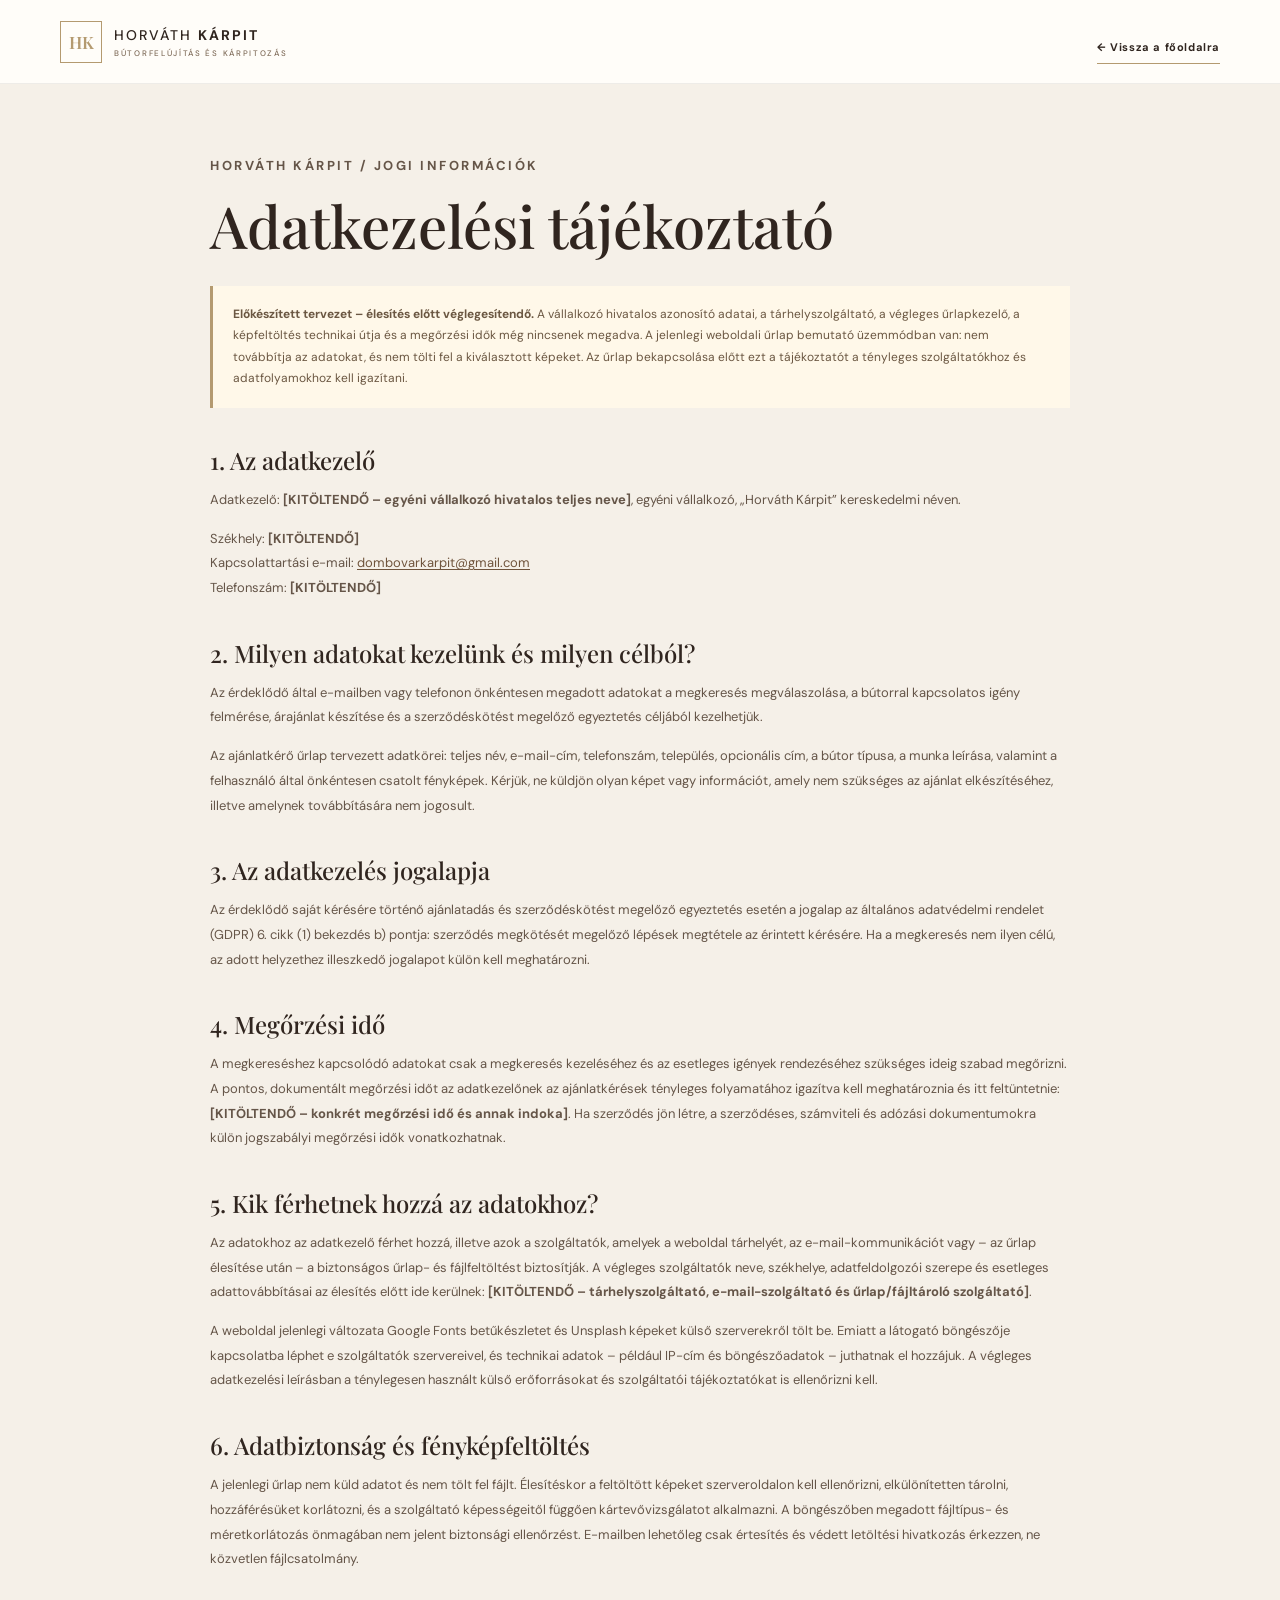
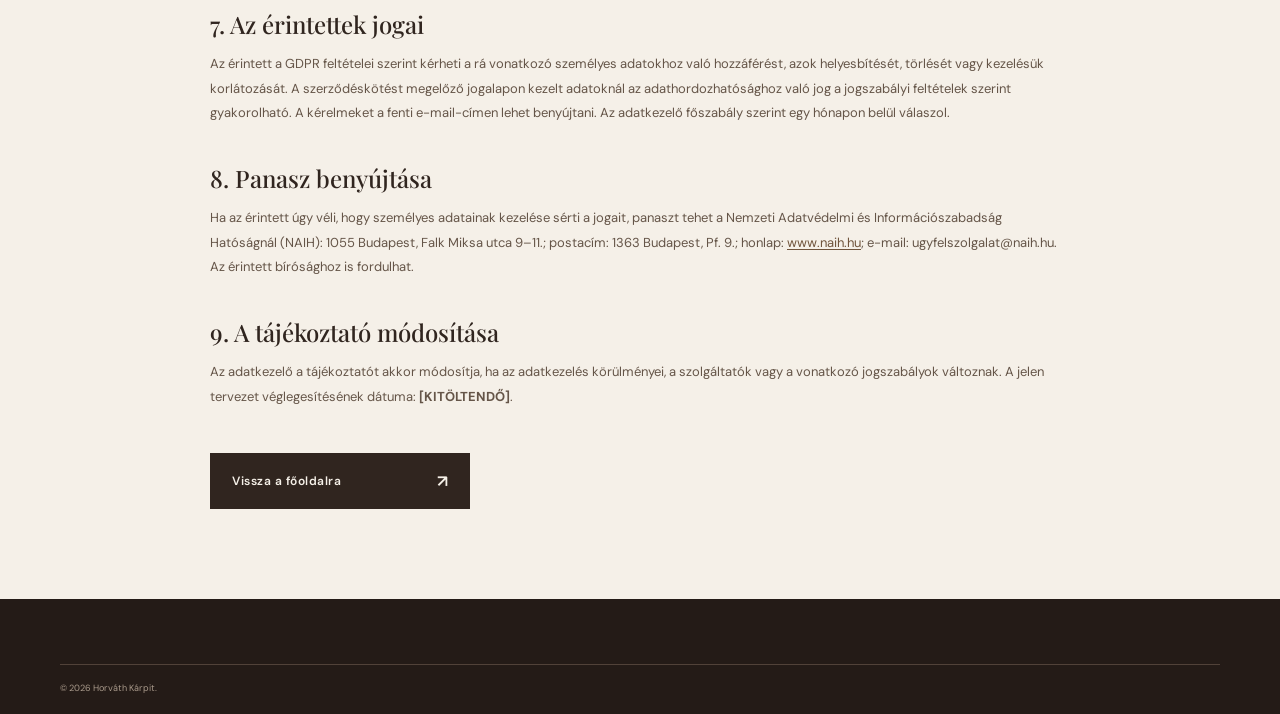
==== adatkezeles.html @ 533327bd "Add files via upload" ====
<!doctype html>
<html lang="hu">
<head>
  <meta charset="utf-8"><meta name="viewport" content="width=device-width, initial-scale=1">
  <meta name="description" content="A Horváth Kárpit adatkezelési tájékoztatója.">
  <title>Adatkezelési tájékoztató – Horváth Kárpit</title>
  <link rel="preconnect" href="https://fonts.googleapis.com"><link rel="preconnect" href="https://fonts.gstatic.com" crossorigin>
  <link href="https://fonts.googleapis.com/css2?family=DM+Sans:wght@400;500;600;700&family=Playfair+Display:wght@500;600;700&display=swap" rel="stylesheet">
  <link rel="stylesheet" href="styles.css"><link rel="icon" href="favicon.svg" type="image/svg+xml">
</head>
<body class="legal-page">
<header class="site-header"><a class="brand" href="index.html"><span class="brand-mark">HK</span><span class="brand-name">HORVÁTH <b>KÁRPIT</b><small>BÚTORFELÚJÍTÁS ÉS KÁRPITOZÁS</small></span></a><a class="text-link" href="index.html">← Vissza a főoldalra</a></header>
<main class="legal-wrap">
  <p class="eyebrow">HORVÁTH KÁRPIT / JOGI INFORMÁCIÓK</p><h1>Adatkezelési tájékoztató</h1>
  <div class="legal-alert"><b>Előkészített tervezet – élesítés előtt véglegesítendő.</b> A vállalkozó hivatalos azonosító adatai, a tárhelyszolgáltató, a végleges űrlapkezelő, a képfeltöltés technikai útja és a megőrzési idők még nincsenek megadva. A jelenlegi weboldali űrlap bemutató üzemmódban van: nem továbbítja az adatokat, és nem tölti fel a kiválasztott képeket. Az űrlap bekapcsolása előtt ezt a tájékoztatót a tényleges szolgáltatókhoz és adatfolyamokhoz kell igazítani.</div>
  <h2>1. Az adatkezelő</h2>
  <p>Adatkezelő: <b>[KITÖLTENDŐ – egyéni vállalkozó hivatalos teljes neve]</b>, egyéni vállalkozó, „Horváth Kárpit” kereskedelmi néven.</p>
  <p>Székhely: <b>[KITÖLTENDŐ]</b><br>Kapcsolattartási e-mail: <a href="mailto:dombovarkarpit@gmail.com">dombovarkarpit@gmail.com</a><br>Telefonszám: <b>[KITÖLTENDŐ]</b></p>
  <h2>2. Milyen adatokat kezelünk és milyen célból?</h2>
  <p>Az érdeklődő által e-mailben vagy telefonon önkéntesen megadott adatokat a megkeresés megválaszolása, a bútorral kapcsolatos igény felmérése, árajánlat készítése és a szerződéskötést megelőző egyeztetés céljából kezelhetjük.</p>
  <p>Az ajánlatkérő űrlap tervezett adatkörei: teljes név, e-mail-cím, telefonszám, település, opcionális cím, a bútor típusa, a munka leírása, valamint a felhasználó által önkéntesen csatolt fényképek. Kérjük, ne küldjön olyan képet vagy információt, amely nem szükséges az ajánlat elkészítéséhez, illetve amelynek továbbítására nem jogosult.</p>
  <h2>3. Az adatkezelés jogalapja</h2>
  <p>Az érdeklődő saját kérésére történő ajánlatadás és szerződéskötést megelőző egyeztetés esetén a jogalap az általános adatvédelmi rendelet (GDPR) 6. cikk (1) bekezdés b) pontja: szerződés megkötését megelőző lépések megtétele az érintett kérésére. Ha a megkeresés nem ilyen célú, az adott helyzethez illeszkedő jogalapot külön kell meghatározni.</p>
  <h2>4. Megőrzési idő</h2>
  <p>A megkereséshez kapcsolódó adatokat csak a megkeresés kezeléséhez és az esetleges igények rendezéséhez szükséges ideig szabad megőrizni. A pontos, dokumentált megőrzési időt az adatkezelőnek az ajánlatkérések tényleges folyamatához igazítva kell meghatároznia és itt feltüntetnie: <b>[KITÖLTENDŐ – konkrét megőrzési idő és annak indoka]</b>. Ha szerződés jön létre, a szerződéses, számviteli és adózási dokumentumokra külön jogszabályi megőrzési idők vonatkozhatnak.</p>
  <h2>5. Kik férhetnek hozzá az adatokhoz?</h2>
  <p>Az adatokhoz az adatkezelő férhet hozzá, illetve azok a szolgáltatók, amelyek a weboldal tárhelyét, az e-mail-kommunikációt vagy – az űrlap élesítése után – a biztonságos űrlap- és fájlfeltöltést biztosítják. A végleges szolgáltatók neve, székhelye, adatfeldolgozói szerepe és esetleges adattovábbításai az élesítés előtt ide kerülnek: <b>[KITÖLTENDŐ – tárhelyszolgáltató, e-mail-szolgáltató és űrlap/fájltároló szolgáltató]</b>.</p>
  <p>A weboldal jelenlegi változata Google Fonts betűkészletet és Unsplash képeket külső szerverekről tölt be. Emiatt a látogató böngészője kapcsolatba léphet e szolgáltatók szervereivel, és technikai adatok – például IP-cím és böngészőadatok – juthatnak el hozzájuk. A végleges adatkezelési leírásban a ténylegesen használt külső erőforrásokat és szolgáltatói tájékoztatókat is ellenőrizni kell.</p>
  <h2>6. Adatbiztonság és fényképfeltöltés</h2>
  <p>A jelenlegi űrlap nem küld adatot és nem tölt fel fájlt. Élesítéskor a feltöltött képeket szerveroldalon kell ellenőrizni, elkülönítetten tárolni, hozzáférésüket korlátozni, és a szolgáltató képességeitől függően kártevővizsgálatot alkalmazni. A böngészőben megadott fájltípus- és méretkorlátozás önmagában nem jelent biztonsági ellenőrzést. E-mailben lehetőleg csak értesítés és védett letöltési hivatkozás érkezzen, ne közvetlen fájlcsatolmány.</p>
  <h2>7. Az érintettek jogai</h2>
  <p>Az érintett a GDPR feltételei szerint kérheti a rá vonatkozó személyes adatokhoz való hozzáférést, azok helyesbítését, törlését vagy kezelésük korlátozását. A szerződéskötést megelőző jogalapon kezelt adatoknál az adathordozhatósághoz való jog a jogszabályi feltételek szerint gyakorolható. A kérelmeket a fenti e-mail-címen lehet benyújtani. Az adatkezelő főszabály szerint egy hónapon belül válaszol.</p>
  <h2>8. Panasz benyújtása</h2>
  <p>Ha az érintett úgy véli, hogy személyes adatainak kezelése sérti a jogait, panaszt tehet a Nemzeti Adatvédelmi és Információszabadság Hatóságnál (NAIH): 1055 Budapest, Falk Miksa utca 9–11.; postacím: 1363 Budapest, Pf. 9.; honlap: <a href="https://www.naih.hu/" target="_blank" rel="noopener noreferrer">www.naih.hu</a>; e-mail: ugyfelszolgalat@naih.hu. Az érintett bírósághoz is fordulhat.</p>
  <h2>9. A tájékoztató módosítása</h2>
  <p>Az adatkezelő a tájékoztatót akkor módosítja, ha az adatkezelés körülményei, a szolgáltatók vagy a vonatkozó jogszabályok változnak. A jelen tervezet véglegesítésének dátuma: <b>[KITÖLTENDŐ]</b>.</p>
  <a class="button button-dark legal-back" href="index.html">Vissza a főoldalra <span>↗</span></a>
</main>
<footer class="footer"><div class="wrap copyright">© <span id="year"></span> Horváth Kárpit.</div></footer><script>document.getElementById('year').textContent=new Date().getFullYear();</script>
</body></html>
---- styles.css ----
:root{--ink:#30251f;--brown:#604936;--muted:#806d5b;--sand:#d7c5aa;--gold:#b49a70;--cream:#f5f0e8;--white:#fffdf9;--line:#dfd5c8}
*{box-sizing:border-box}html{scroll-behavior:smooth;scroll-padding-top:90px}body{margin:0;background:var(--white);color:var(--ink);font-family:"DM Sans",sans-serif}a{color:inherit;text-decoration:none}.wrap{width:min(1160px,calc(100% - 48px));margin:auto}.site-header{height:84px;padding:0 max(24px,calc((100vw - 1160px)/2));display:flex;align-items:center;justify-content:space-between;background:var(--white);position:sticky;top:0;z-index:10;border-bottom:1px solid rgba(48,37,31,.08)}.brand{display:flex;align-items:center;gap:12px}.brand-mark{width:42px;height:42px;border:1px solid var(--gold);color:var(--gold);display:grid;place-items:center;font:600 17px "Playfair Display",serif}.brand-name{font-size:14px;letter-spacing:2px;font-weight:500}.brand-name b{font-weight:700}.brand-name small{display:block;font-size:8px;letter-spacing:1.7px;color:var(--muted);margin-top:4px}.nav{display:flex;align-items:center;gap:34px;font-size:12px;letter-spacing:.4px}.nav a{transition:color .2s}.nav a:hover,.text-link:hover{color:var(--gold)}.nav .nav-cta{background:var(--ink);color:var(--cream);padding:13px 19px}.menu-toggle{display:none;background:none;border:0;color:var(--ink);font-size:24px}
.hero{height:650px;min-height:570px;position:relative;display:flex;align-items:center;background:#57483c;overflow:hidden}.hero-image{position:absolute;inset:0;background:url("https://images.unsplash.com/photo-1598300056393-4aac492f4344?auto=format&fit=crop&w=2000&q=85") center 55%/cover}.hero-shade{position:absolute;inset:0;background:linear-gradient(90deg,rgba(34,26,21,.82),rgba(34,26,21,.48) 48%,rgba(34,26,21,.06))}.hero-content{position:relative;color:var(--white);padding-top:20px}.eyebrow{font-size:10px;letter-spacing:2.5px;font-weight:700;color:var(--gold);margin:0 0 22px}.hero h1,.contact h2,.intro h2,.section-heading h2,.quote-inner h2{font:500 clamp(42px,6vw,76px)/1.08 "Playfair Display",serif;letter-spacing:-1.5px;margin:0 0 22px}.hero h1 em,.intro h2 em,.section-heading h2 em,.quote-inner h2 em,.contact h2 em{color:var(--sand);font-weight:500}.hero-lead{font-size:15px;line-height:1.8;color:#eee4d8;max-width:470px;margin:0 0 34px}.button{display:inline-flex;align-items:center;justify-content:space-between;gap:28px;padding:17px 22px;border:0;font:600 12px "DM Sans",sans-serif;letter-spacing:.5px;cursor:pointer;transition:transform .2s,background .2s}.button:hover{transform:translateY(-2px)}.button span{font-size:17px}.button-gold{background:var(--gold);color:var(--ink)}.hero-note{position:absolute;right:max(24px,calc((100vw - 1160px)/2));bottom:34px;color:#eee4d8;font-size:9px;letter-spacing:2px}.hero-note i{color:var(--gold);font-style:normal;margin:0 8px}
.section{padding-top:112px;padding-bottom:112px}.intro{display:grid;grid-template-columns:.65fr 1.25fr .9fr;gap:55px;align-items:center}.intro-label{align-self:start;color:var(--muted);font-size:10px;letter-spacing:2px}.intro-label span{display:block;font:24px "Playfair Display",serif;color:var(--gold);margin-bottom:12px}.intro h2,.contact h2{font-size:clamp(38px,4.5vw,56px);margin-bottom:24px}.intro h2 em,.contact h2 em{color:var(--brown)}.body-copy{color:var(--muted);font-size:13px;line-height:1.9}.intro-copy .body-copy{max-width:490px}.text-link{display:inline-flex;gap:24px;align-items:center;margin-top:20px;font-size:11px;font-weight:700;letter-spacing:.6px;border-bottom:1px solid var(--gold);padding-bottom:9px}.text-link span{color:var(--gold);font-size:18px}.intro-photo{height:390px;background:url("https://images.unsplash.com/photo-1505693416388-ac5ce068fe85?auto=format&fit=crop&w=900&q=80") center/cover}
.services{background:var(--cream)}.section-heading{display:flex;justify-content:space-between;align-items:end;gap:30px;margin-bottom:48px}.section-heading h2{font-size:clamp(38px,4.5vw,56px);margin:0}.section-heading .body-copy{max-width:300px;margin-bottom:5px}.service-grid{display:grid;grid-template-columns:repeat(3,1fr);gap:24px}.service-card{background:var(--white)}.service-photo{height:255px;background-size:cover;background-position:center}.service-one{background-image:url("https://images.unsplash.com/photo-1567538096630-e0c55bd6374c?auto=format&fit=crop&w=900&q=80")}.service-two{background-image:url("https://images.unsplash.com/photo-1555041469-a586c61ea9bc?auto=format&fit=crop&w=900&q=80")}.service-three{background-image:url("https://images.unsplash.com/photo-1503602642458-232111445657?auto=format&fit=crop&w=900&q=80")}.service-info{padding:26px 27px 30px}.service-info>span{font:18px "Playfair Display",serif;color:var(--gold)}.service-info h3{font:500 22px "Playfair Display",serif;margin:13px 0 10px}.service-info p{font-size:12px;line-height:1.8;color:var(--muted);margin:0}
.gallery-grid{display:grid;grid-template-columns:1.2fr 1fr 1fr;gap:18px}.gallery-image{height:300px;background-size:cover;background-position:center}.gallery-one{background-image:url("https://images.unsplash.com/photo-1598300056393-4aac492f4344?auto=format&fit=crop&w=900&q=80")}.gallery-two{background-image:url("https://images.unsplash.com/photo-1555041469-a586c61ea9bc?auto=format&fit=crop&w=900&q=80")}.gallery-three{background-image:url("https://images.unsplash.com/photo-1503602642458-232111445657?auto=format&fit=crop&w=900&q=80")}.gallery-caption{font-size:10px;color:#998a7c;margin-top:14px}
.quote-band{background:var(--ink);color:var(--white);padding:90px 0}.quote-inner{text-align:center}.quote-inner .eyebrow{margin-bottom:20px}.quote-inner h2{font-size:clamp(42px,5vw,64px);margin-bottom:20px}.quote-inner p:not(.eyebrow){font-size:13px;color:#d1c4b6;line-height:1.8;margin:0 auto 28px;max-width:480px}.button-light{background:var(--cream);color:var(--ink)}
.contact{display:grid;grid-template-columns:.8fr 1.2fr;gap:90px}.contact h2{font-size:clamp(38px,4vw,54px)}.contact-intro>.body-copy{max-width:390px}.service-area{display:flex;gap:14px;align-items:center;margin-top:36px}.pin{width:42px;height:42px;border:1px solid var(--gold);display:grid;place-items:center;color:var(--gold);font-size:23px}.service-area b{font-size:12px}.service-area p{font-size:12px;color:var(--muted);margin:5px 0 0}.contact-placeholder{font-size:11px;color:#9a8c7f;margin-top:32px;border-top:1px solid var(--line);padding-top:20px}
.quote-form{background:var(--cream);padding:36px}.form-title{display:flex;justify-content:space-between;align-items:center;padding-bottom:22px;border-bottom:1px solid var(--line);margin-bottom:24px;font-size:10px;font-weight:700;letter-spacing:1.7px}.form-title small{font-size:10px;letter-spacing:0;color:var(--muted);font-weight:400}.form-row{display:grid;grid-template-columns:1fr 1fr;gap:16px}.quote-form label{display:block;font-size:11px;font-weight:600;margin-bottom:17px}.quote-form input:not([type=checkbox]):not([type=file]),.quote-form select,.quote-form textarea{width:100%;display:block;margin-top:8px;border:1px solid #d8cbbb;background:var(--white);padding:13px 14px;font:12px "DM Sans",sans-serif;color:var(--ink);border-radius:0;outline:none}.quote-form input:focus,.quote-form select:focus,.quote-form textarea:focus{border-color:var(--gold)}.quote-form textarea{resize:vertical}.upload-box{display:flex!important;gap:14px;align-items:center;padding:17px;border:1px dashed #bca98f;background:rgba(255,255,255,.45);cursor:pointer}.upload-icon{width:36px;height:36px;background:var(--ink);color:var(--cream);display:grid;place-items:center;font-size:23px;font-weight:300}.upload-box b,.upload-box small{display:block}.upload-box small{font-weight:400;color:var(--muted);margin-top:5px}.upload-box input{max-width:180px;font-size:10px}.file-list{font-size:10px;color:var(--muted);margin:-8px 0 18px}.consent{display:flex!important;gap:9px;align-items:flex-start;font-weight:400!important;color:var(--muted);line-height:1.5}.consent input{margin:1px 0 0;accent-color:var(--brown)}.button-dark{width:100%;background:var(--ink);color:var(--cream)}.form-note{font-size:10px;line-height:1.6;color:#887a6d;margin:14px 0 0}.form-status{font-size:12px;color:var(--brown);margin-bottom:0}
.footer{background:#241b17;color:var(--cream);padding:35px 0 20px}.footer-inner{display:flex;justify-content:space-between;align-items:center;gap:20px}.brand-footer .brand-name{color:var(--cream)}.brand-footer .brand-name small{color:#b8a795}.footer-inner>p,.back-top{font-size:11px;color:#c8b9a8}.back-top:hover{color:var(--gold)}.copyright{border-top:1px solid #514239;margin-top:30px;padding-top:17px;font-size:9px;color:#a99a8b}
@media(max-width:850px){.intro{grid-template-columns:.35fr 1fr;gap:28px}.intro-photo{grid-column:2;height:300px}.contact{gap:40px}.nav{gap:18px}.service-photo{height:210px}}
@media(max-width:650px){.wrap{width:min(100% - 36px,500px)}.site-header{height:72px;padding:0 18px}.menu-toggle{display:block}.nav{display:none;position:absolute;top:72px;left:0;right:0;background:var(--white);padding:18px;box-shadow:0 12px 20px #00000012;flex-direction:column;align-items:stretch;gap:0}.nav.open{display:flex}.nav a{padding:14px 8px}.nav .nav-cta{text-align:center;margin-top:8px}.hero{height:590px;min-height:0}.hero-image{background-position:58% center}.hero-shade{background:linear-gradient(90deg,rgba(34,26,21,.83),rgba(34,26,21,.45))}.hero-content{padding-top:0}.hero h1{font-size:53px}.hero-lead{font-size:13px;max-width:340px}.hero-note{left:18px;right:auto;font-size:8px;bottom:22px}.section{padding-top:75px;padding-bottom:75px}.intro{display:block}.intro-label{margin-bottom:28px}.intro h2,.contact h2{font-size:42px}.intro-photo{height:280px;margin-top:35px}.section-heading{display:block;margin-bottom:30px}.section-heading .body-copy{margin-top:18px}.service-grid{grid-template-columns:1fr;gap:18px}.service-photo{height:250px}.gallery-grid{grid-template-columns:1fr 1fr;gap:12px}.gallery-image{height:210px}.gallery-image:first-child{grid-column:span 2;height:250px}.quote-band{padding:72px 0}.quote-inner h2{font-size:45px}.contact{grid-template-columns:1fr;gap:38px}.quote-form{padding:23px 18px}.form-row{grid-template-columns:1fr;gap:0}.upload-box{flex-wrap:wrap}.upload-box input{max-width:100%}.footer-inner{align-items:flex-start;flex-direction:column}.footer-inner>p{margin:0}.copyright{margin-top:24px}}

.upload-security{font-size:10px;line-height:1.6;color:#887a6d;margin:-8px 0 18px}.file-list-error{color:#9b3328;font-weight:600}


/* Referenciaoldal és a további képek gombja */
.gallery-more-wrap{display:flex;justify-content:center;margin-top:30px}.gallery-more-wrap .button{min-width:190px}
.reference-page{min-height:100vh;background:var(--cream)}.reference-hero{background:var(--ink);color:var(--white);padding:76px 0 68px;text-align:center}.reference-hero h1{font:500 clamp(40px,5vw,64px)/1.1 "Playfair Display",serif;margin:0 0 18px}.reference-hero h1 em{color:var(--sand)}.reference-hero p{max-width:650px;margin:0 auto;color:#d1c4b6;font-size:13px;line-height:1.8}.reference-content{padding-top:64px;padding-bottom:90px}.reference-notice{background:#fffdf9;border-left:3px solid var(--gold);padding:17px 20px;color:var(--muted);font-size:12px;line-height:1.7;margin-bottom:36px}.before-after-grid{display:grid;grid-template-columns:repeat(2,minmax(0,1fr));gap:28px}.before-after-card{background:var(--white);box-shadow:0 8px 28px #30251f0b}.before-after-card h2{font:500 24px "Playfair Display",serif;margin:0;padding:22px 22px 5px}.before-after-card>p{font-size:11px;color:var(--muted);padding:0 22px;margin:0 0 18px;line-height:1.6}.comparison{display:grid;grid-template-columns:1fr 1fr;gap:2px;background:var(--white)}.comparison-panel{position:relative;min-width:0}.comparison-panel img{display:block;width:100%;height:260px;object-fit:cover}.comparison-label{position:absolute;left:12px;top:12px;background:rgba(36,27,23,.88);color:#fffdf9;padding:8px 11px;font-size:9px;letter-spacing:1.5px;font-weight:700}.comparison-label.after{background:var(--gold);color:var(--ink)}.reference-footer{display:flex;justify-content:center;margin-top:42px}
@media(max-width:650px){.gallery-more-wrap{justify-content:flex-start}.reference-hero{padding:58px 0}.reference-content{padding-top:40px;padding-bottom:60px}.before-after-grid{grid-template-columns:1fr;gap:20px}.comparison-panel img{height:210px}.before-after-card h2{font-size:22px}}


/* Jogi tájékoztató oldalak */
.footer-legal{display:flex;gap:24px;flex-wrap:wrap;margin-top:24px;font-size:11px;color:#d5c8b9}.footer-legal a:hover{color:var(--gold);text-decoration:underline}.consent a{color:var(--brown);text-decoration:underline;text-underline-offset:2px}.legal-page{background:var(--cream);min-height:100vh}.legal-wrap{width:min(860px,calc(100% - 40px));margin:0 auto;padding:70px 0 90px}.legal-wrap h1{font:500 clamp(38px,5vw,58px)/1.12 "Playfair Display",serif;margin:0 0 28px;color:var(--ink)}.legal-wrap h2{font:500 24px "Playfair Display",serif;margin:36px 0 12px;color:var(--ink)}.legal-wrap p{font-size:13px;line-height:1.9;color:#655548;margin:0 0 14px}.legal-wrap a:not(.button){color:#70543c;text-decoration:underline;text-underline-offset:2px}.legal-alert{padding:18px 20px;background:#fff8e9;border-left:3px solid #b49a70;color:#6b5742;font-size:12px;line-height:1.8;margin:0 0 30px}.legal-data{display:grid;grid-template-columns:210px 1fr;gap:0 20px;margin:0}.legal-data dt,.legal-data dd{padding:12px 0;border-bottom:1px solid var(--line);font-size:12px;line-height:1.7}.legal-data dt{font-weight:700;color:var(--ink)}.legal-data dd{margin:0;color:#655548}.legal-small{font-size:10px!important;color:#8c7c6c!important;margin-top:30px!important}.legal-back{margin-top:30px;max-width:260px}
@media(max-width:650px){.footer-legal{gap:12px 20px}.legal-wrap{padding:48px 0 65px}.legal-data{grid-template-columns:1fr;gap:0}.legal-data dt{padding-bottom:0;border-bottom:0}.legal-data dd{padding-top:3px}.legal-wrap h2{font-size:21px}}
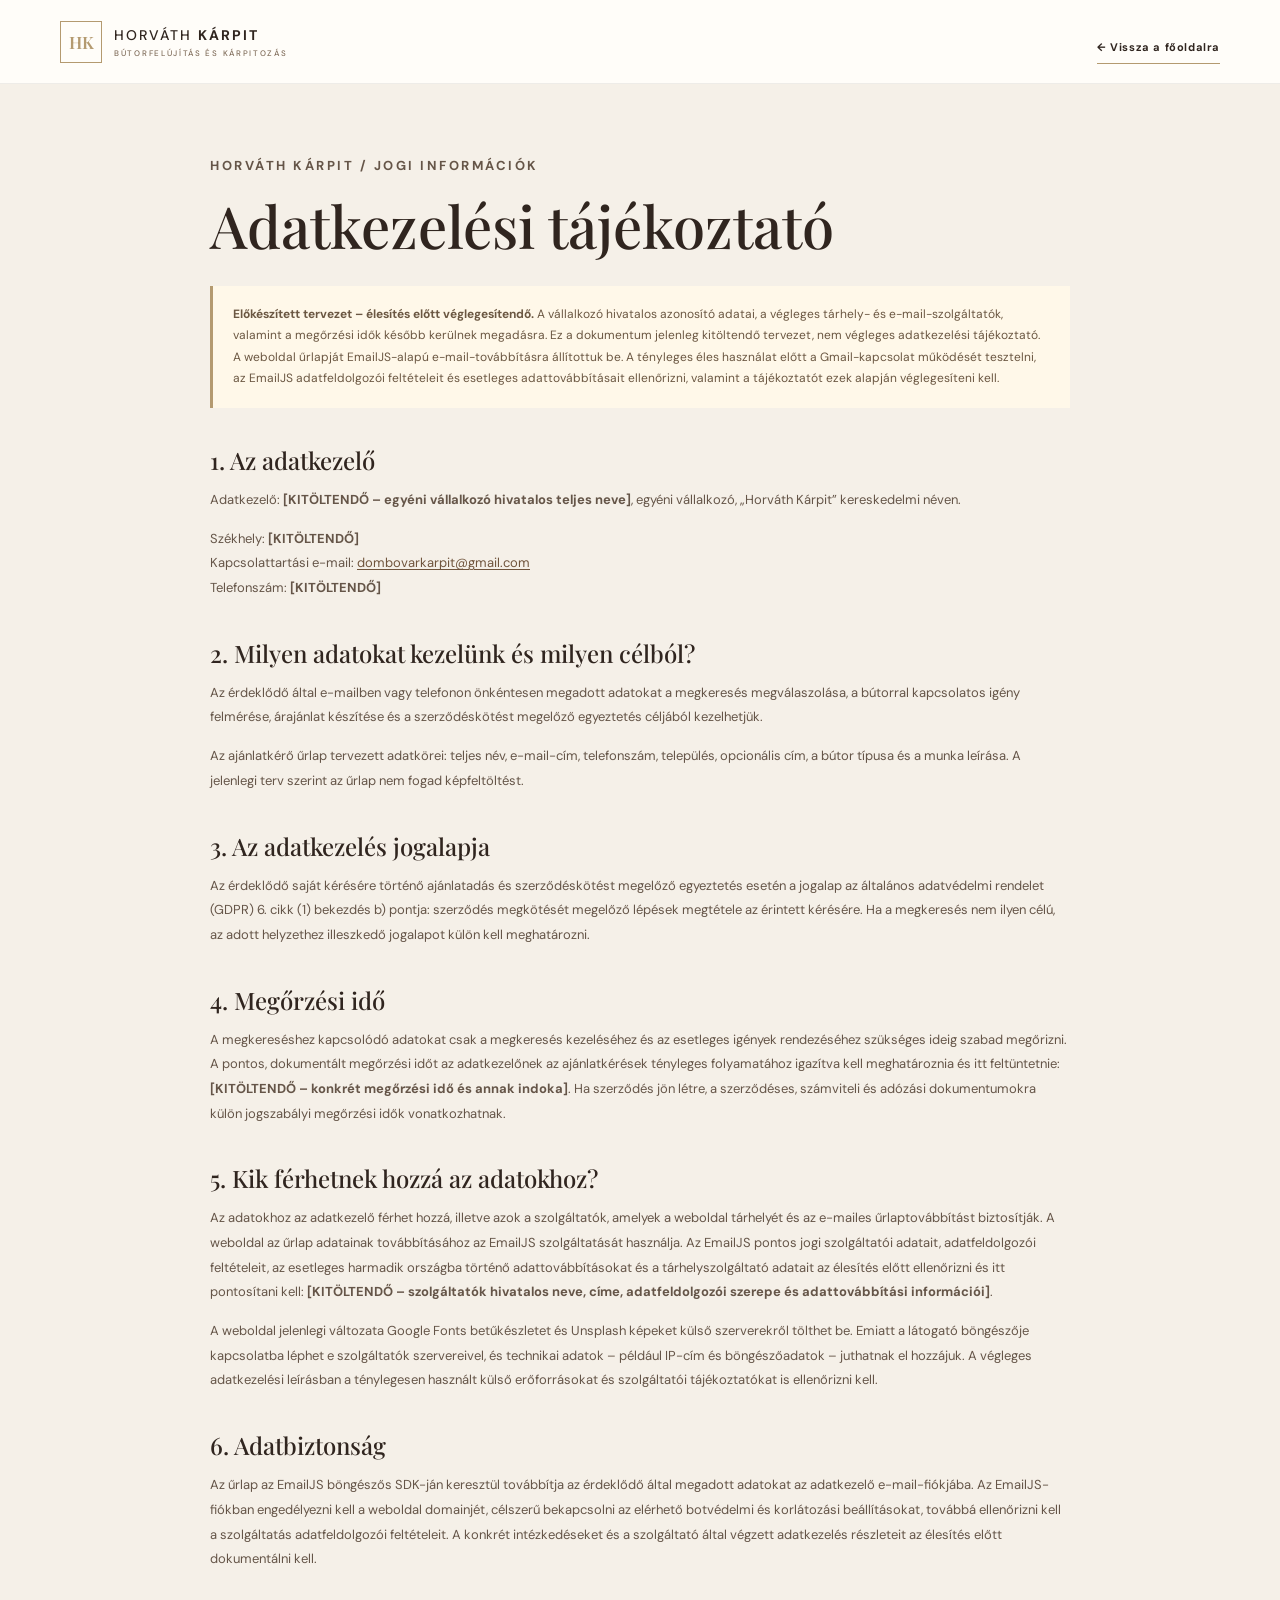
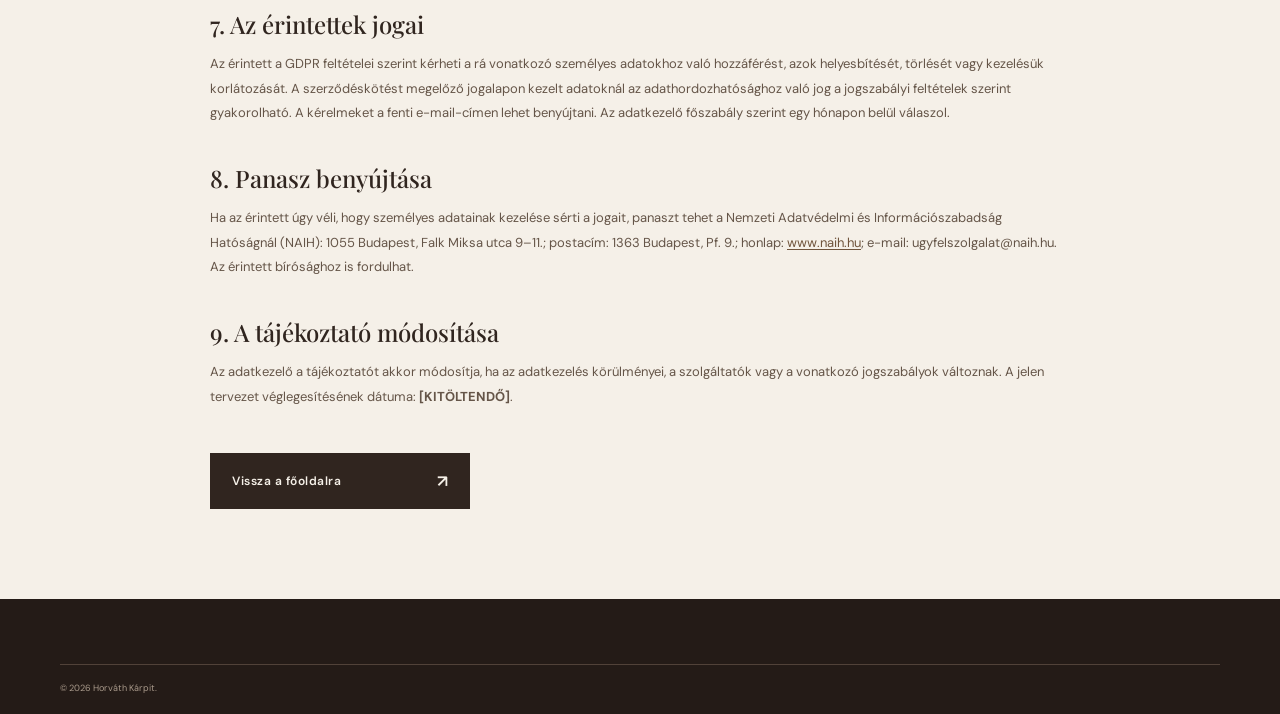
==== commit 9aee036e: "Add files via upload" ====
--- a/adatkezeles.html
+++ b/adatkezeles.html
@@ -12,22 +12,22 @@
 <header class="site-header"><a class="brand" href="index.html"><span class="brand-mark">HK</span><span class="brand-name">HORVÁTH <b>KÁRPIT</b><small>BÚTORFELÚJÍTÁS ÉS KÁRPITOZÁS</small></span></a><a class="text-link" href="index.html">← Vissza a főoldalra</a></header>
 <main class="legal-wrap">
   <p class="eyebrow">HORVÁTH KÁRPIT / JOGI INFORMÁCIÓK</p><h1>Adatkezelési tájékoztató</h1>
-  <div class="legal-alert"><b>Előkészített tervezet – élesítés előtt véglegesítendő.</b> A vállalkozó hivatalos azonosító adatai, a tárhelyszolgáltató, a végleges űrlapkezelő, a képfeltöltés technikai útja és a megőrzési idők még nincsenek megadva. A jelenlegi weboldali űrlap bemutató üzemmódban van: nem továbbítja az adatokat, és nem tölti fel a kiválasztott képeket. Az űrlap bekapcsolása előtt ezt a tájékoztatót a tényleges szolgáltatókhoz és adatfolyamokhoz kell igazítani.</div>
+  <div class="legal-alert"><b>Előkészített tervezet – élesítés előtt véglegesítendő.</b> A vállalkozó hivatalos azonosító adatai, a végleges tárhely- és e-mail-szolgáltatók, valamint a megőrzési idők később kerülnek megadásra. Ez a dokumentum jelenleg kitöltendő tervezet, nem végleges adatkezelési tájékoztató. A weboldal űrlapját EmailJS-alapú e-mail-továbbításra állítottuk be. A tényleges éles használat előtt a Gmail-kapcsolat működését tesztelni, az EmailJS adatfeldolgozói feltételeit és esetleges adattovábbításait ellenőrizni, valamint a tájékoztatót ezek alapján véglegesíteni kell.</div>
   <h2>1. Az adatkezelő</h2>
   <p>Adatkezelő: <b>[KITÖLTENDŐ – egyéni vállalkozó hivatalos teljes neve]</b>, egyéni vállalkozó, „Horváth Kárpit” kereskedelmi néven.</p>
   <p>Székhely: <b>[KITÖLTENDŐ]</b><br>Kapcsolattartási e-mail: <a href="mailto:dombovarkarpit@gmail.com">dombovarkarpit@gmail.com</a><br>Telefonszám: <b>[KITÖLTENDŐ]</b></p>
   <h2>2. Milyen adatokat kezelünk és milyen célból?</h2>
   <p>Az érdeklődő által e-mailben vagy telefonon önkéntesen megadott adatokat a megkeresés megválaszolása, a bútorral kapcsolatos igény felmérése, árajánlat készítése és a szerződéskötést megelőző egyeztetés céljából kezelhetjük.</p>
-  <p>Az ajánlatkérő űrlap tervezett adatkörei: teljes név, e-mail-cím, telefonszám, település, opcionális cím, a bútor típusa, a munka leírása, valamint a felhasználó által önkéntesen csatolt fényképek. Kérjük, ne küldjön olyan képet vagy információt, amely nem szükséges az ajánlat elkészítéséhez, illetve amelynek továbbítására nem jogosult.</p>
+  <p>Az ajánlatkérő űrlap tervezett adatkörei: teljes név, e-mail-cím, telefonszám, település, opcionális cím, a bútor típusa és a munka leírása. A jelenlegi terv szerint az űrlap nem fogad képfeltöltést.</p>
   <h2>3. Az adatkezelés jogalapja</h2>
   <p>Az érdeklődő saját kérésére történő ajánlatadás és szerződéskötést megelőző egyeztetés esetén a jogalap az általános adatvédelmi rendelet (GDPR) 6. cikk (1) bekezdés b) pontja: szerződés megkötését megelőző lépések megtétele az érintett kérésére. Ha a megkeresés nem ilyen célú, az adott helyzethez illeszkedő jogalapot külön kell meghatározni.</p>
   <h2>4. Megőrzési idő</h2>
   <p>A megkereséshez kapcsolódó adatokat csak a megkeresés kezeléséhez és az esetleges igények rendezéséhez szükséges ideig szabad megőrizni. A pontos, dokumentált megőrzési időt az adatkezelőnek az ajánlatkérések tényleges folyamatához igazítva kell meghatároznia és itt feltüntetnie: <b>[KITÖLTENDŐ – konkrét megőrzési idő és annak indoka]</b>. Ha szerződés jön létre, a szerződéses, számviteli és adózási dokumentumokra külön jogszabályi megőrzési idők vonatkozhatnak.</p>
   <h2>5. Kik férhetnek hozzá az adatokhoz?</h2>
-  <p>Az adatokhoz az adatkezelő férhet hozzá, illetve azok a szolgáltatók, amelyek a weboldal tárhelyét, az e-mail-kommunikációt vagy – az űrlap élesítése után – a biztonságos űrlap- és fájlfeltöltést biztosítják. A végleges szolgáltatók neve, székhelye, adatfeldolgozói szerepe és esetleges adattovábbításai az élesítés előtt ide kerülnek: <b>[KITÖLTENDŐ – tárhelyszolgáltató, e-mail-szolgáltató és űrlap/fájltároló szolgáltató]</b>.</p>
-  <p>A weboldal jelenlegi változata Google Fonts betűkészletet és Unsplash képeket külső szerverekről tölt be. Emiatt a látogató böngészője kapcsolatba léphet e szolgáltatók szervereivel, és technikai adatok – például IP-cím és böngészőadatok – juthatnak el hozzájuk. A végleges adatkezelési leírásban a ténylegesen használt külső erőforrásokat és szolgáltatói tájékoztatókat is ellenőrizni kell.</p>
-  <h2>6. Adatbiztonság és fényképfeltöltés</h2>
-  <p>A jelenlegi űrlap nem küld adatot és nem tölt fel fájlt. Élesítéskor a feltöltött képeket szerveroldalon kell ellenőrizni, elkülönítetten tárolni, hozzáférésüket korlátozni, és a szolgáltató képességeitől függően kártevővizsgálatot alkalmazni. A böngészőben megadott fájltípus- és méretkorlátozás önmagában nem jelent biztonsági ellenőrzést. E-mailben lehetőleg csak értesítés és védett letöltési hivatkozás érkezzen, ne közvetlen fájlcsatolmány.</p>
+  <p>Az adatokhoz az adatkezelő férhet hozzá, illetve azok a szolgáltatók, amelyek a weboldal tárhelyét és az e-mailes űrlaptovábbítást biztosítják. A weboldal az űrlap adatainak továbbításához az EmailJS szolgáltatását használja. Az EmailJS pontos jogi szolgáltatói adatait, adatfeldolgozói feltételeit, az esetleges harmadik országba történő adattovábbításokat és a tárhelyszolgáltató adatait az élesítés előtt ellenőrizni és itt pontosítani kell: <b>[KITÖLTENDŐ – szolgáltatók hivatalos neve, címe, adatfeldolgozói szerepe és adattovábbítási információi]</b>.</p>
+  <p>A weboldal jelenlegi változata Google Fonts betűkészletet és Unsplash képeket külső szerverekről tölthet be. Emiatt a látogató böngészője kapcsolatba léphet e szolgáltatók szervereivel, és technikai adatok – például IP-cím és böngészőadatok – juthatnak el hozzájuk. A végleges adatkezelési leírásban a ténylegesen használt külső erőforrásokat és szolgáltatói tájékoztatókat is ellenőrizni kell.</p>
+  <h2>6. Adatbiztonság</h2>
+  <p>Az űrlap az EmailJS böngészős SDK-ján keresztül továbbítja az érdeklődő által megadott adatokat az adatkezelő e-mail-fiókjába. Az EmailJS-fiókban engedélyezni kell a weboldal domainjét, célszerű bekapcsolni az elérhető botvédelmi és korlátozási beállításokat, továbbá ellenőrizni kell a szolgáltatás adatfeldolgozói feltételeit. A konkrét intézkedéseket és a szolgáltató által végzett adatkezelés részleteit az élesítés előtt dokumentálni kell.</p>
   <h2>7. Az érintettek jogai</h2>
   <p>Az érintett a GDPR feltételei szerint kérheti a rá vonatkozó személyes adatokhoz való hozzáférést, azok helyesbítését, törlését vagy kezelésük korlátozását. A szerződéskötést megelőző jogalapon kezelt adatoknál az adathordozhatósághoz való jog a jogszabályi feltételek szerint gyakorolható. A kérelmeket a fenti e-mail-címen lehet benyújtani. Az adatkezelő főszabály szerint egy hónapon belül válaszol.</p>
   <h2>8. Panasz benyújtása</h2>
--- a/styles.css
+++ b/styles.css
@@ -23,3 +23,6 @@
 /* Jogi tájékoztató oldalak */
 .footer-legal{display:flex;gap:24px;flex-wrap:wrap;margin-top:24px;font-size:11px;color:#d5c8b9}.footer-legal a:hover{color:var(--gold);text-decoration:underline}.consent a{color:var(--brown);text-decoration:underline;text-underline-offset:2px}.legal-page{background:var(--cream);min-height:100vh}.legal-wrap{width:min(860px,calc(100% - 40px));margin:0 auto;padding:70px 0 90px}.legal-wrap h1{font:500 clamp(38px,5vw,58px)/1.12 "Playfair Display",serif;margin:0 0 28px;color:var(--ink)}.legal-wrap h2{font:500 24px "Playfair Display",serif;margin:36px 0 12px;color:var(--ink)}.legal-wrap p{font-size:13px;line-height:1.9;color:#655548;margin:0 0 14px}.legal-wrap a:not(.button){color:#70543c;text-decoration:underline;text-underline-offset:2px}.legal-alert{padding:18px 20px;background:#fff8e9;border-left:3px solid #b49a70;color:#6b5742;font-size:12px;line-height:1.8;margin:0 0 30px}.legal-data{display:grid;grid-template-columns:210px 1fr;gap:0 20px;margin:0}.legal-data dt,.legal-data dd{padding:12px 0;border-bottom:1px solid var(--line);font-size:12px;line-height:1.7}.legal-data dt{font-weight:700;color:var(--ink)}.legal-data dd{margin:0;color:#655548}.legal-small{font-size:10px!important;color:#8c7c6c!important;margin-top:30px!important}.legal-back{margin-top:30px;max-width:260px}
 @media(max-width:650px){.footer-legal{gap:12px 20px}.legal-wrap{padding:48px 0 65px}.legal-data{grid-template-columns:1fr;gap:0}.legal-data dt{padding-bottom:0;border-bottom:0}.legal-data dd{padding-top:3px}.legal-wrap h2{font-size:21px}}
+
+.consent-error{font-size:11px;line-height:1.6;color:#9b3328;margin:-10px 0 16px 27px}.consent input[aria-invalid="true"]{outline:2px solid #9b3328;outline-offset:2px}
+.quote-form .button:disabled{opacity:.65;cursor:wait}
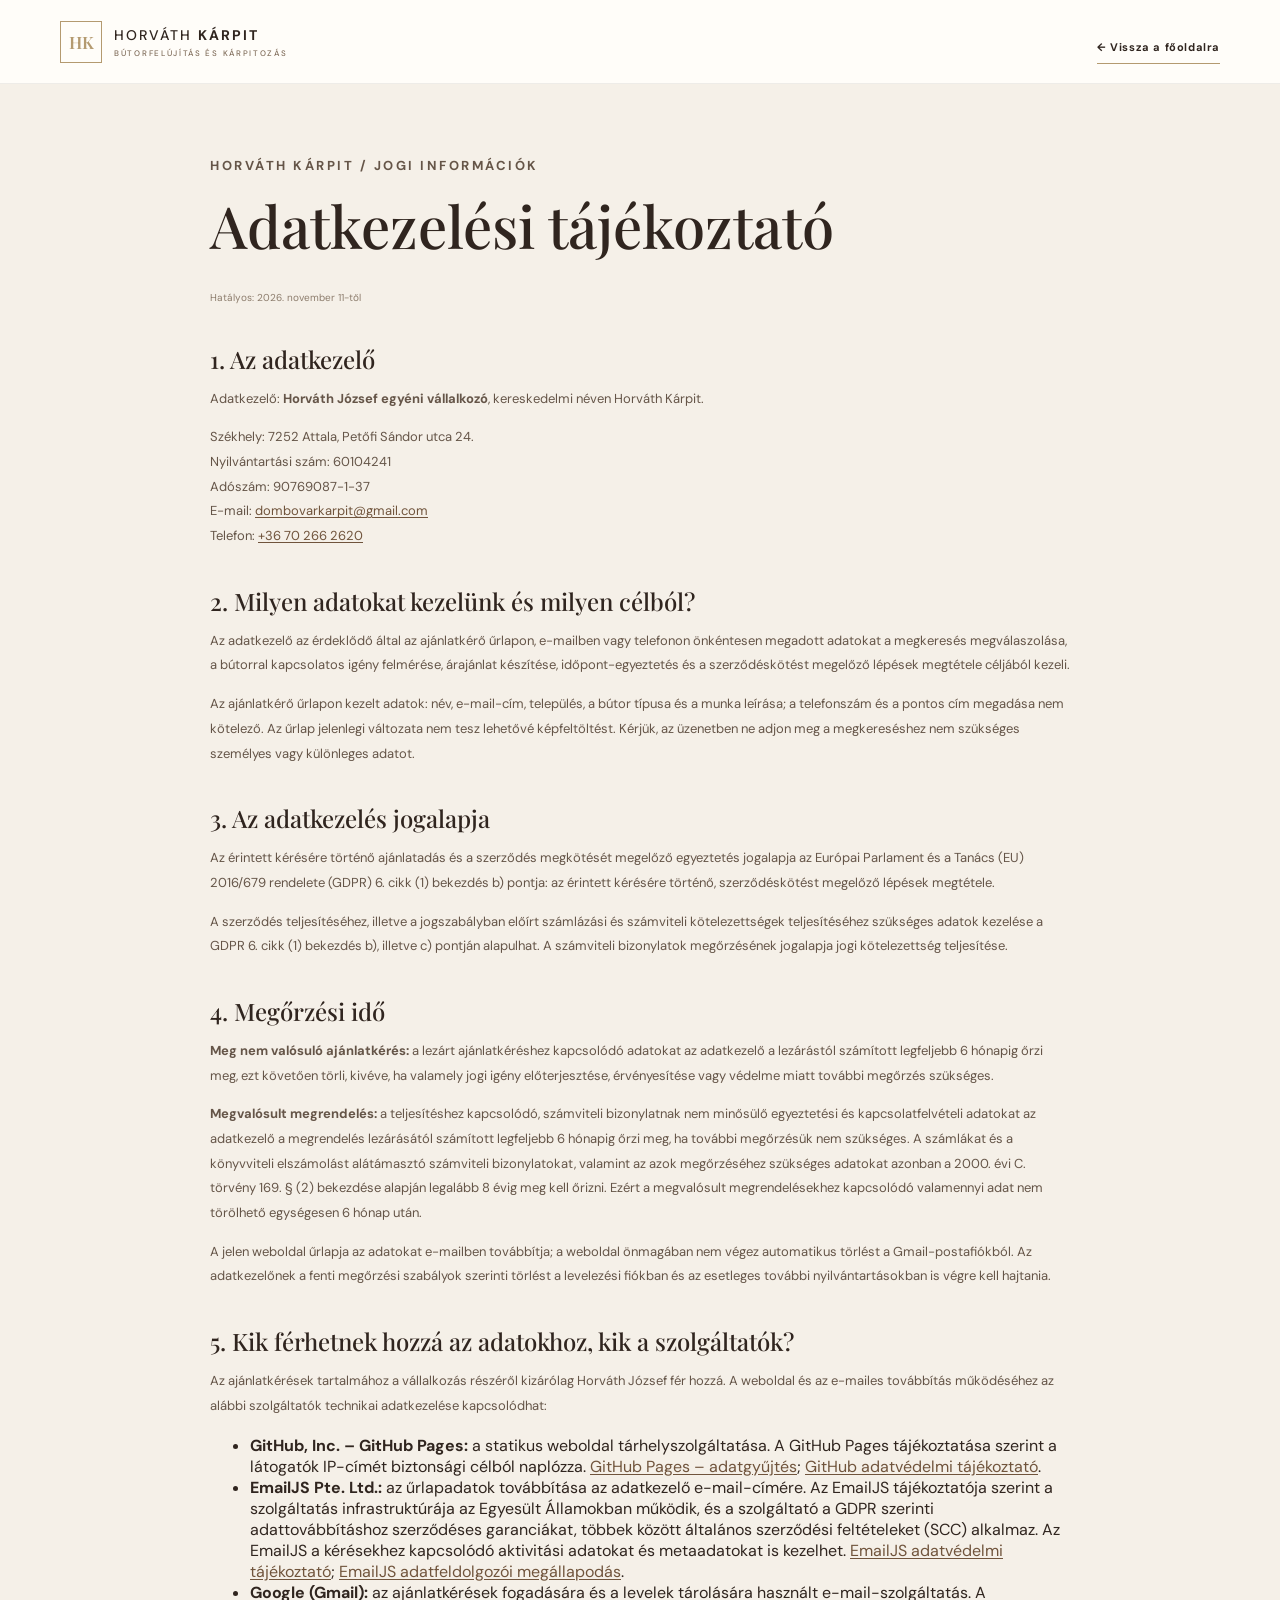
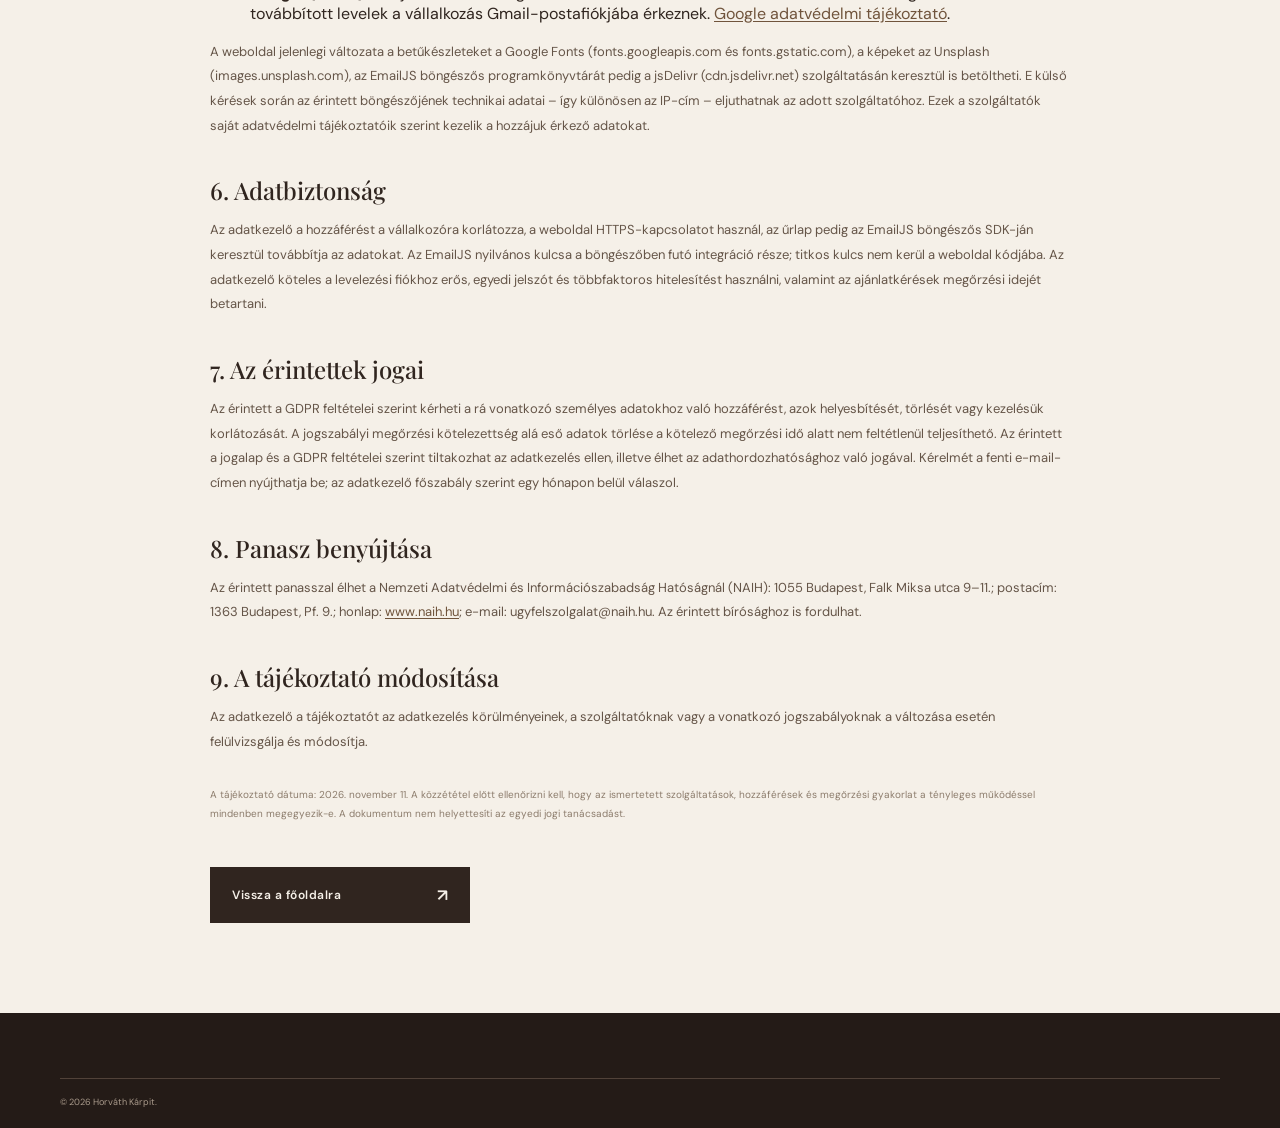
==== commit c45d6be0: "Add files via upload" ====
--- a/adatkezeles.html
+++ b/adatkezeles.html
@@ -6,34 +6,56 @@
   <title>Adatkezelési tájékoztató – Horváth Kárpit</title>
   <link rel="preconnect" href="https://fonts.googleapis.com"><link rel="preconnect" href="https://fonts.gstatic.com" crossorigin>
   <link href="https://fonts.googleapis.com/css2?family=DM+Sans:wght@400;500;600;700&family=Playfair+Display:wght@500;600;700&display=swap" rel="stylesheet">
-  <link rel="stylesheet" href="styles.css"><link rel="icon" href="favicon.svg" type="image/svg+xml">
+  <link rel="stylesheet" href="styles.css?v=20261111-contact"><link rel="icon" href="favicon.svg" type="image/svg+xml">
 </head>
 <body class="legal-page">
 <header class="site-header"><a class="brand" href="index.html"><span class="brand-mark">HK</span><span class="brand-name">HORVÁTH <b>KÁRPIT</b><small>BÚTORFELÚJÍTÁS ÉS KÁRPITOZÁS</small></span></a><a class="text-link" href="index.html">← Vissza a főoldalra</a></header>
 <main class="legal-wrap">
   <p class="eyebrow">HORVÁTH KÁRPIT / JOGI INFORMÁCIÓK</p><h1>Adatkezelési tájékoztató</h1>
-  <div class="legal-alert"><b>Előkészített tervezet – élesítés előtt véglegesítendő.</b> A vállalkozó hivatalos azonosító adatai, a végleges tárhely- és e-mail-szolgáltatók, valamint a megőrzési idők később kerülnek megadásra. Ez a dokumentum jelenleg kitöltendő tervezet, nem végleges adatkezelési tájékoztató. A weboldal űrlapját EmailJS-alapú e-mail-továbbításra állítottuk be. A tényleges éles használat előtt a Gmail-kapcsolat működését tesztelni, az EmailJS adatfeldolgozói feltételeit és esetleges adattovábbításait ellenőrizni, valamint a tájékoztatót ezek alapján véglegesíteni kell.</div>
+  <p class="legal-small">Hatályos: 2026. november 11-től</p>
+
   <h2>1. Az adatkezelő</h2>
-  <p>Adatkezelő: <b>[KITÖLTENDŐ – egyéni vállalkozó hivatalos teljes neve]</b>, egyéni vállalkozó, „Horváth Kárpit” kereskedelmi néven.</p>
-  <p>Székhely: <b>[KITÖLTENDŐ]</b><br>Kapcsolattartási e-mail: <a href="mailto:dombovarkarpit@gmail.com">dombovarkarpit@gmail.com</a><br>Telefonszám: <b>[KITÖLTENDŐ]</b></p>
+  <p>Adatkezelő: <b>Horváth József egyéni vállalkozó</b>, kereskedelmi néven Horváth Kárpit.</p>
+  <p>Székhely: 7252 Attala, Petőfi Sándor utca 24.<br>
+  Nyilvántartási szám: 60104241<br>
+  Adószám: 90769087-1-37<br>
+  E-mail: <a href="mailto:dombovarkarpit@gmail.com">dombovarkarpit@gmail.com</a><br>
+  Telefon: <a href="tel:+36702662620">+36 70 266 2620</a></p>
+
   <h2>2. Milyen adatokat kezelünk és milyen célból?</h2>
-  <p>Az érdeklődő által e-mailben vagy telefonon önkéntesen megadott adatokat a megkeresés megválaszolása, a bútorral kapcsolatos igény felmérése, árajánlat készítése és a szerződéskötést megelőző egyeztetés céljából kezelhetjük.</p>
-  <p>Az ajánlatkérő űrlap tervezett adatkörei: teljes név, e-mail-cím, telefonszám, település, opcionális cím, a bútor típusa és a munka leírása. A jelenlegi terv szerint az űrlap nem fogad képfeltöltést.</p>
+  <p>Az adatkezelő az érdeklődő által az ajánlatkérő űrlapon, e-mailben vagy telefonon önkéntesen megadott adatokat a megkeresés megválaszolása, a bútorral kapcsolatos igény felmérése, árajánlat készítése, időpont-egyeztetés és a szerződéskötést megelőző lépések megtétele céljából kezeli.</p>
+  <p>Az ajánlatkérő űrlapon kezelt adatok: név, e-mail-cím, település, a bútor típusa és a munka leírása; a telefonszám és a pontos cím megadása nem kötelező. Az űrlap jelenlegi változata nem tesz lehetővé képfeltöltést. Kérjük, az üzenetben ne adjon meg a megkereséshez nem szükséges személyes vagy különleges adatot.</p>
+
   <h2>3. Az adatkezelés jogalapja</h2>
-  <p>Az érdeklődő saját kérésére történő ajánlatadás és szerződéskötést megelőző egyeztetés esetén a jogalap az általános adatvédelmi rendelet (GDPR) 6. cikk (1) bekezdés b) pontja: szerződés megkötését megelőző lépések megtétele az érintett kérésére. Ha a megkeresés nem ilyen célú, az adott helyzethez illeszkedő jogalapot külön kell meghatározni.</p>
+  <p>Az érintett kérésére történő ajánlatadás és a szerződés megkötését megelőző egyeztetés jogalapja az Európai Parlament és a Tanács (EU) 2016/679 rendelete (GDPR) 6. cikk (1) bekezdés b) pontja: az érintett kérésére történő, szerződéskötést megelőző lépések megtétele.</p>
+  <p>A szerződés teljesítéséhez, illetve a jogszabályban előírt számlázási és számviteli kötelezettségek teljesítéséhez szükséges adatok kezelése a GDPR 6. cikk (1) bekezdés b), illetve c) pontján alapulhat. A számviteli bizonylatok megőrzésének jogalapja jogi kötelezettség teljesítése.</p>
+
   <h2>4. Megőrzési idő</h2>
-  <p>A megkereséshez kapcsolódó adatokat csak a megkeresés kezeléséhez és az esetleges igények rendezéséhez szükséges ideig szabad megőrizni. A pontos, dokumentált megőrzési időt az adatkezelőnek az ajánlatkérések tényleges folyamatához igazítva kell meghatároznia és itt feltüntetnie: <b>[KITÖLTENDŐ – konkrét megőrzési idő és annak indoka]</b>. Ha szerződés jön létre, a szerződéses, számviteli és adózási dokumentumokra külön jogszabályi megőrzési idők vonatkozhatnak.</p>
-  <h2>5. Kik férhetnek hozzá az adatokhoz?</h2>
-  <p>Az adatokhoz az adatkezelő férhet hozzá, illetve azok a szolgáltatók, amelyek a weboldal tárhelyét és az e-mailes űrlaptovábbítást biztosítják. A weboldal az űrlap adatainak továbbításához az EmailJS szolgáltatását használja. Az EmailJS pontos jogi szolgáltatói adatait, adatfeldolgozói feltételeit, az esetleges harmadik országba történő adattovábbításokat és a tárhelyszolgáltató adatait az élesítés előtt ellenőrizni és itt pontosítani kell: <b>[KITÖLTENDŐ – szolgáltatók hivatalos neve, címe, adatfeldolgozói szerepe és adattovábbítási információi]</b>.</p>
-  <p>A weboldal jelenlegi változata Google Fonts betűkészletet és Unsplash képeket külső szerverekről tölthet be. Emiatt a látogató böngészője kapcsolatba léphet e szolgáltatók szervereivel, és technikai adatok – például IP-cím és böngészőadatok – juthatnak el hozzájuk. A végleges adatkezelési leírásban a ténylegesen használt külső erőforrásokat és szolgáltatói tájékoztatókat is ellenőrizni kell.</p>
+  <p><b>Meg nem valósuló ajánlatkérés:</b> a lezárt ajánlatkéréshez kapcsolódó adatokat az adatkezelő a lezárástól számított legfeljebb 6 hónapig őrzi meg, ezt követően törli, kivéve, ha valamely jogi igény előterjesztése, érvényesítése vagy védelme miatt további megőrzés szükséges.</p>
+  <p><b>Megvalósult megrendelés:</b> a teljesítéshez kapcsolódó, számviteli bizonylatnak nem minősülő egyeztetési és kapcsolatfelvételi adatokat az adatkezelő a megrendelés lezárásától számított legfeljebb 6 hónapig őrzi meg, ha további megőrzésük nem szükséges. A számlákat és a könyvviteli elszámolást alátámasztó számviteli bizonylatokat, valamint az azok megőrzéséhez szükséges adatokat azonban a 2000. évi C. törvény 169. § (2) bekezdése alapján legalább 8 évig meg kell őrizni. Ezért a megvalósult megrendelésekhez kapcsolódó valamennyi adat nem törölhető egységesen 6 hónap után.</p>
+  <p>A jelen weboldal űrlapja az adatokat e-mailben továbbítja; a weboldal önmagában nem végez automatikus törlést a Gmail-postafiókból. Az adatkezelőnek a fenti megőrzési szabályok szerinti törlést a levelezési fiókban és az esetleges további nyilvántartásokban is végre kell hajtania.</p>
+
+  <h2>5. Kik férhetnek hozzá az adatokhoz, kik a szolgáltatók?</h2>
+  <p>Az ajánlatkérések tartalmához a vállalkozás részéről kizárólag Horváth József fér hozzá. A weboldal és az e-mailes továbbítás működéséhez az alábbi szolgáltatók technikai adatkezelése kapcsolódhat:</p>
+  <ul>
+    <li><b>GitHub, Inc. – GitHub Pages:</b> a statikus weboldal tárhelyszolgáltatása. A GitHub Pages tájékoztatása szerint a látogatók IP-címét biztonsági célból naplózza. <a href="https://docs.github.com/en/pages/getting-started-with-github-pages/what-is-github-pages" target="_blank" rel="noopener noreferrer">GitHub Pages – adatgyűjtés</a>; <a href="https://docs.github.com/en/site-policy/privacy-policies/github-general-privacy-statement" target="_blank" rel="noopener noreferrer">GitHub adatvédelmi tájékoztató</a>.</li>
+    <li><b>EmailJS Pte. Ltd.:</b> az űrlapadatok továbbítása az adatkezelő e-mail-címére. Az EmailJS tájékoztatója szerint a szolgáltatás infrastruktúrája az Egyesült Államokban működik, és a szolgáltató a GDPR szerinti adattovábbításhoz szerződéses garanciákat, többek között általános szerződési feltételeket (SCC) alkalmaz. Az EmailJS a kérésekhez kapcsolódó aktivitási adatokat és metaadatokat is kezelhet. <a href="https://www.emailjs.com/legal/privacy-policy/" target="_blank" rel="noopener noreferrer">EmailJS adatvédelmi tájékoztató</a>; <a href="https://www.emailjs.com/legal/data-protection-agreement/" target="_blank" rel="noopener noreferrer">EmailJS adatfeldolgozói megállapodás</a>.</li>
+    <li><b>Google (Gmail):</b> az ajánlatkérések fogadására és a levelek tárolására használt e-mail-szolgáltatás. A továbbított levelek a vállalkozás Gmail-postafiókjába érkeznek. <a href="https://policies.google.com/privacy" target="_blank" rel="noopener noreferrer">Google adatvédelmi tájékoztató</a>.</li>
+  </ul>
+  <p>A weboldal jelenlegi változata a betűkészleteket a Google Fonts (fonts.googleapis.com és fonts.gstatic.com), a képeket az Unsplash (images.unsplash.com), az EmailJS böngészős programkönyvtárát pedig a jsDelivr (cdn.jsdelivr.net) szolgáltatásán keresztül is betöltheti. E külső kérések során az érintett böngészőjének technikai adatai – így különösen az IP-cím – eljuthatnak az adott szolgáltatóhoz. Ezek a szolgáltatók saját adatvédelmi tájékoztatóik szerint kezelik a hozzájuk érkező adatokat.</p>
+
   <h2>6. Adatbiztonság</h2>
-  <p>Az űrlap az EmailJS böngészős SDK-ján keresztül továbbítja az érdeklődő által megadott adatokat az adatkezelő e-mail-fiókjába. Az EmailJS-fiókban engedélyezni kell a weboldal domainjét, célszerű bekapcsolni az elérhető botvédelmi és korlátozási beállításokat, továbbá ellenőrizni kell a szolgáltatás adatfeldolgozói feltételeit. A konkrét intézkedéseket és a szolgáltató által végzett adatkezelés részleteit az élesítés előtt dokumentálni kell.</p>
+  <p>Az adatkezelő a hozzáférést a vállalkozóra korlátozza, a weboldal HTTPS-kapcsolatot használ, az űrlap pedig az EmailJS böngészős SDK-ján keresztül továbbítja az adatokat. Az EmailJS nyilvános kulcsa a böngészőben futó integráció része; titkos kulcs nem kerül a weboldal kódjába. Az adatkezelő köteles a levelezési fiókhoz erős, egyedi jelszót és többfaktoros hitelesítést használni, valamint az ajánlatkérések megőrzési idejét betartani.</p>
+
   <h2>7. Az érintettek jogai</h2>
-  <p>Az érintett a GDPR feltételei szerint kérheti a rá vonatkozó személyes adatokhoz való hozzáférést, azok helyesbítését, törlését vagy kezelésük korlátozását. A szerződéskötést megelőző jogalapon kezelt adatoknál az adathordozhatósághoz való jog a jogszabályi feltételek szerint gyakorolható. A kérelmeket a fenti e-mail-címen lehet benyújtani. Az adatkezelő főszabály szerint egy hónapon belül válaszol.</p>
+  <p>Az érintett a GDPR feltételei szerint kérheti a rá vonatkozó személyes adatokhoz való hozzáférést, azok helyesbítését, törlését vagy kezelésük korlátozását. A jogszabályi megőrzési kötelezettség alá eső adatok törlése a kötelező megőrzési idő alatt nem feltétlenül teljesíthető. Az érintett a jogalap és a GDPR feltételei szerint tiltakozhat az adatkezelés ellen, illetve élhet az adathordozhatósághoz való jogával. Kérelmét a fenti e-mail-címen nyújthatja be; az adatkezelő főszabály szerint egy hónapon belül válaszol.</p>
+
   <h2>8. Panasz benyújtása</h2>
-  <p>Ha az érintett úgy véli, hogy személyes adatainak kezelése sérti a jogait, panaszt tehet a Nemzeti Adatvédelmi és Információszabadság Hatóságnál (NAIH): 1055 Budapest, Falk Miksa utca 9–11.; postacím: 1363 Budapest, Pf. 9.; honlap: <a href="https://www.naih.hu/" target="_blank" rel="noopener noreferrer">www.naih.hu</a>; e-mail: ugyfelszolgalat@naih.hu. Az érintett bírósághoz is fordulhat.</p>
+  <p>Az érintett panasszal élhet a Nemzeti Adatvédelmi és Információszabadság Hatóságnál (NAIH): 1055 Budapest, Falk Miksa utca 9–11.; postacím: 1363 Budapest, Pf. 9.; honlap: <a href="https://www.naih.hu/" target="_blank" rel="noopener noreferrer">www.naih.hu</a>; e-mail: ugyfelszolgalat@naih.hu. Az érintett bírósághoz is fordulhat.</p>
+
   <h2>9. A tájékoztató módosítása</h2>
-  <p>Az adatkezelő a tájékoztatót akkor módosítja, ha az adatkezelés körülményei, a szolgáltatók vagy a vonatkozó jogszabályok változnak. A jelen tervezet véglegesítésének dátuma: <b>[KITÖLTENDŐ]</b>.</p>
+  <p>Az adatkezelő a tájékoztatót az adatkezelés körülményeinek, a szolgáltatóknak vagy a vonatkozó jogszabályoknak a változása esetén felülvizsgálja és módosítja.</p>
+  <p class="legal-small">A tájékoztató dátuma: 2026. november 11. A közzététel előtt ellenőrizni kell, hogy az ismertetett szolgáltatások, hozzáférések és megőrzési gyakorlat a tényleges működéssel mindenben megegyezik-e. A dokumentum nem helyettesíti az egyedi jogi tanácsadást.</p>
   <a class="button button-dark legal-back" href="index.html">Vissza a főoldalra <span>↗</span></a>
 </main>
 <footer class="footer"><div class="wrap copyright">© <span id="year"></span> Horváth Kárpit.</div></footer><script>document.getElementById('year').textContent=new Date().getFullYear();</script>
--- a/styles.css
+++ b/styles.css
@@ -5,7 +5,15 @@
 .services{background:var(--cream)}.section-heading{display:flex;justify-content:space-between;align-items:end;gap:30px;margin-bottom:48px}.section-heading h2{font-size:clamp(38px,4.5vw,56px);margin:0}.section-heading .body-copy{max-width:300px;margin-bottom:5px}.service-grid{display:grid;grid-template-columns:repeat(3,1fr);gap:24px}.service-card{background:var(--white)}.service-photo{height:255px;background-size:cover;background-position:center}.service-one{background-image:url("https://images.unsplash.com/photo-1567538096630-e0c55bd6374c?auto=format&fit=crop&w=900&q=80")}.service-two{background-image:url("https://images.unsplash.com/photo-1555041469-a586c61ea9bc?auto=format&fit=crop&w=900&q=80")}.service-three{background-image:url("https://images.unsplash.com/photo-1503602642458-232111445657?auto=format&fit=crop&w=900&q=80")}.service-info{padding:26px 27px 30px}.service-info>span{font:18px "Playfair Display",serif;color:var(--gold)}.service-info h3{font:500 22px "Playfair Display",serif;margin:13px 0 10px}.service-info p{font-size:12px;line-height:1.8;color:var(--muted);margin:0}
 .gallery-grid{display:grid;grid-template-columns:1.2fr 1fr 1fr;gap:18px}.gallery-image{height:300px;background-size:cover;background-position:center}.gallery-one{background-image:url("https://images.unsplash.com/photo-1598300056393-4aac492f4344?auto=format&fit=crop&w=900&q=80")}.gallery-two{background-image:url("https://images.unsplash.com/photo-1555041469-a586c61ea9bc?auto=format&fit=crop&w=900&q=80")}.gallery-three{background-image:url("https://images.unsplash.com/photo-1503602642458-232111445657?auto=format&fit=crop&w=900&q=80")}.gallery-caption{font-size:10px;color:#998a7c;margin-top:14px}
 .quote-band{background:var(--ink);color:var(--white);padding:90px 0}.quote-inner{text-align:center}.quote-inner .eyebrow{margin-bottom:20px}.quote-inner h2{font-size:clamp(42px,5vw,64px);margin-bottom:20px}.quote-inner p:not(.eyebrow){font-size:13px;color:#d1c4b6;line-height:1.8;margin:0 auto 28px;max-width:480px}.button-light{background:var(--cream);color:var(--ink)}
-.contact{display:grid;grid-template-columns:.8fr 1.2fr;gap:90px}.contact h2{font-size:clamp(38px,4vw,54px)}.contact-intro>.body-copy{max-width:390px}.service-area{display:flex;gap:14px;align-items:center;margin-top:36px}.pin{width:42px;height:42px;border:1px solid var(--gold);display:grid;place-items:center;color:var(--gold);font-size:23px}.service-area b{font-size:12px}.service-area p{font-size:12px;color:var(--muted);margin:5px 0 0}.contact-placeholder{font-size:11px;color:#9a8c7f;margin-top:32px;border-top:1px solid var(--line);padding-top:20px}
+.contact{display:grid;grid-template-columns:.8fr 1.2fr;gap:90px}.contact h2{font-size:clamp(38px,4vw,54px)}.contact-intro>.body-copy{max-width:390px}.service-area{display:flex;gap:14px;align-items:center;margin-top:36px}.pin{width:42px;height:42px;border:1px solid var(--gold);display:grid;place-items:center;color:var(--gold);font-size:23px}.service-area b{font-size:12px}.service-area p{font-size:12px;color:var(--muted);margin:5px 0 0}.contact-methods{display:grid;gap:12px;margin-top:30px}
+.contact-method{display:flex;align-items:center;gap:13px;padding:15px 16px;background:var(--cream);border:1px solid var(--line);border-left:3px solid var(--gold);color:var(--ink);text-decoration:none;transition:transform .2s,box-shadow .2s,border-color .2s}
+.contact-method:hover{transform:translateY(-2px);border-color:var(--gold);box-shadow:0 9px 22px rgba(48,37,31,.08)}
+.contact-method-icon{width:40px;height:40px;flex:0 0 40px;display:grid;place-items:center;background:var(--ink);color:var(--cream);font-size:19px}
+.contact-method-text{display:grid;gap:5px;min-width:0}
+.contact-method-text small{font-size:9px;font-weight:700;letter-spacing:1.5px;color:#9a7859}
+.contact-method-text b{font-size:13px;font-weight:700;overflow-wrap:anywhere}
+.contact-method-arrow{margin-left:auto;color:var(--gold);font-size:18px;flex:0 0 auto}
+
 .quote-form{background:var(--cream);padding:36px}.form-title{display:flex;justify-content:space-between;align-items:center;padding-bottom:22px;border-bottom:1px solid var(--line);margin-bottom:24px;font-size:10px;font-weight:700;letter-spacing:1.7px}.form-title small{font-size:10px;letter-spacing:0;color:var(--muted);font-weight:400}.form-row{display:grid;grid-template-columns:1fr 1fr;gap:16px}.quote-form label{display:block;font-size:11px;font-weight:600;margin-bottom:17px}.quote-form input:not([type=checkbox]):not([type=file]),.quote-form select,.quote-form textarea{width:100%;display:block;margin-top:8px;border:1px solid #d8cbbb;background:var(--white);padding:13px 14px;font:12px "DM Sans",sans-serif;color:var(--ink);border-radius:0;outline:none}.quote-form input:focus,.quote-form select:focus,.quote-form textarea:focus{border-color:var(--gold)}.quote-form textarea{resize:vertical}.upload-box{display:flex!important;gap:14px;align-items:center;padding:17px;border:1px dashed #bca98f;background:rgba(255,255,255,.45);cursor:pointer}.upload-icon{width:36px;height:36px;background:var(--ink);color:var(--cream);display:grid;place-items:center;font-size:23px;font-weight:300}.upload-box b,.upload-box small{display:block}.upload-box small{font-weight:400;color:var(--muted);margin-top:5px}.upload-box input{max-width:180px;font-size:10px}.file-list{font-size:10px;color:var(--muted);margin:-8px 0 18px}.consent{display:flex!important;gap:9px;align-items:flex-start;font-weight:400!important;color:var(--muted);line-height:1.5}.consent input{margin:1px 0 0;accent-color:var(--brown)}.button-dark{width:100%;background:var(--ink);color:var(--cream)}.form-note{font-size:10px;line-height:1.6;color:#887a6d;margin:14px 0 0}.form-status{font-size:12px;color:var(--brown);margin-bottom:0}
 .footer{background:#241b17;color:var(--cream);padding:35px 0 20px}.footer-inner{display:flex;justify-content:space-between;align-items:center;gap:20px}.brand-footer .brand-name{color:var(--cream)}.brand-footer .brand-name small{color:#b8a795}.footer-inner>p,.back-top{font-size:11px;color:#c8b9a8}.back-top:hover{color:var(--gold)}.copyright{border-top:1px solid #514239;margin-top:30px;padding-top:17px;font-size:9px;color:#a99a8b}
 @media(max-width:850px){.intro{grid-template-columns:.35fr 1fr;gap:28px}.intro-photo{grid-column:2;height:300px}.contact{gap:40px}.nav{gap:18px}.service-photo{height:210px}}
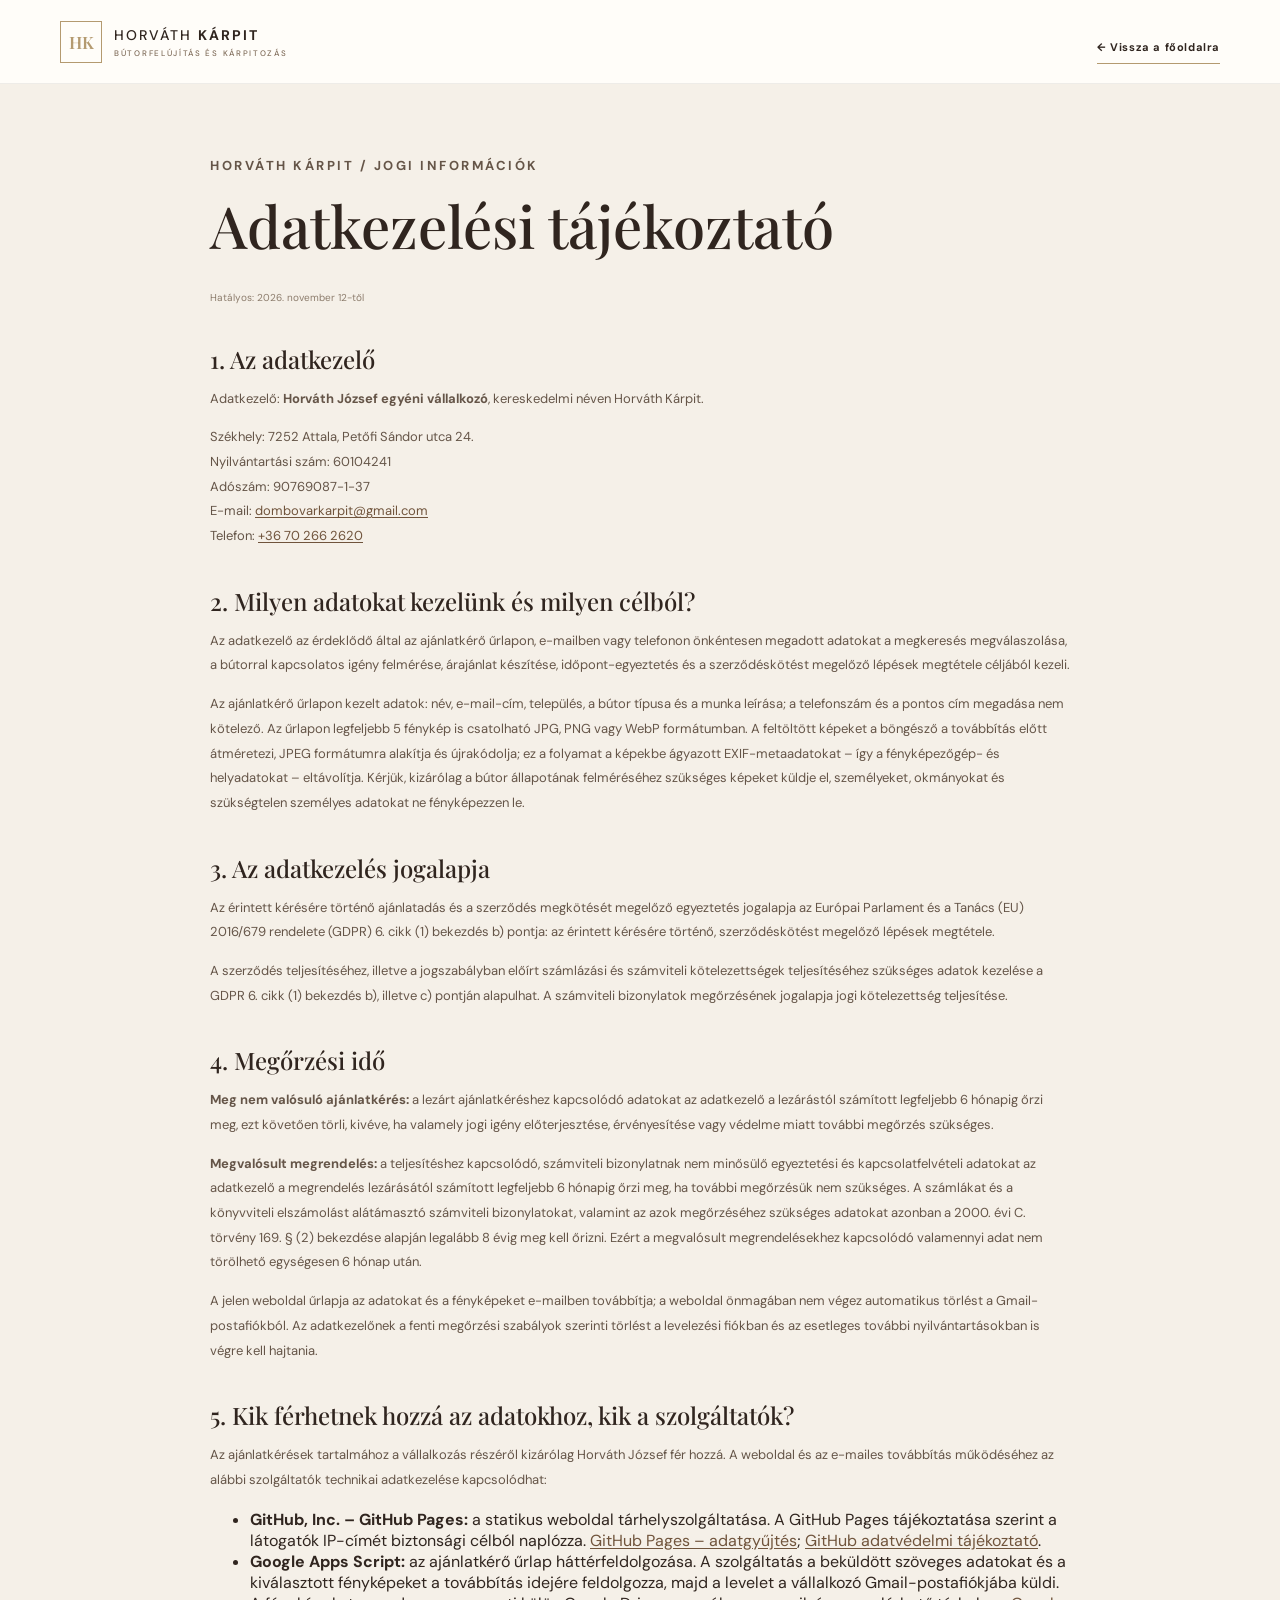
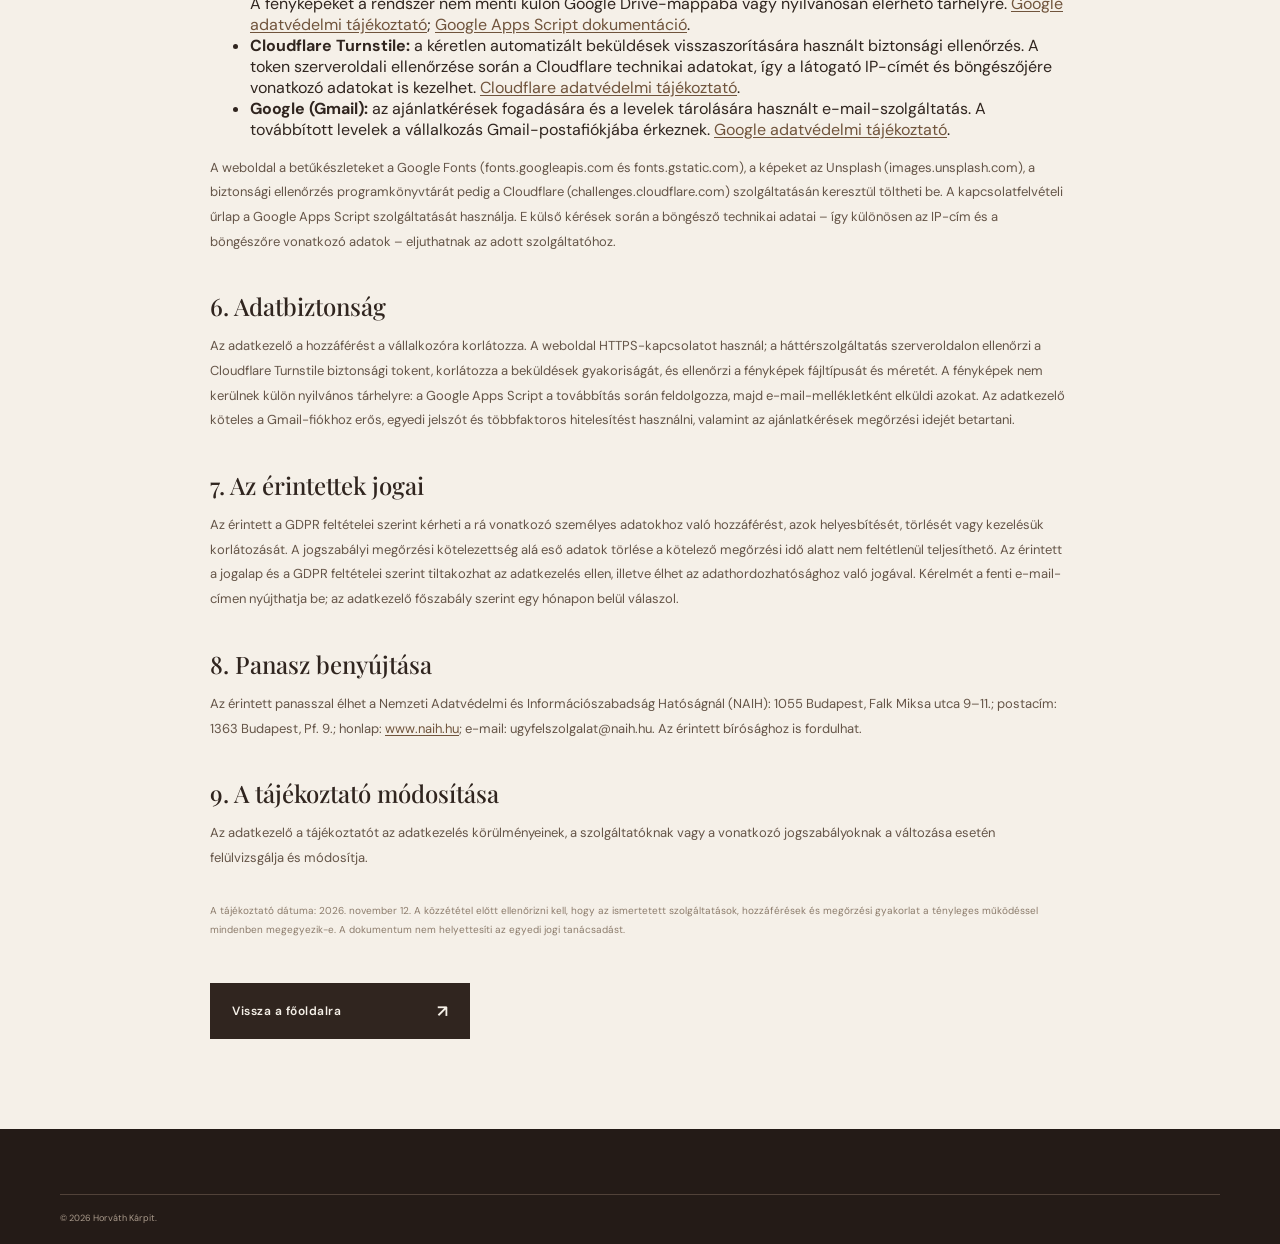
==== commit b5ae9549: "Add files via upload" ====
--- a/adatkezeles.html
+++ b/adatkezeles.html
@@ -12,7 +12,7 @@
 <header class="site-header"><a class="brand" href="index.html"><span class="brand-mark">HK</span><span class="brand-name">HORVÁTH <b>KÁRPIT</b><small>BÚTORFELÚJÍTÁS ÉS KÁRPITOZÁS</small></span></a><a class="text-link" href="index.html">← Vissza a főoldalra</a></header>
 <main class="legal-wrap">
   <p class="eyebrow">HORVÁTH KÁRPIT / JOGI INFORMÁCIÓK</p><h1>Adatkezelési tájékoztató</h1>
-  <p class="legal-small">Hatályos: 2026. november 11-től</p>
+  <p class="legal-small">Hatályos: 2026. november 12-től</p>
 
   <h2>1. Az adatkezelő</h2>
   <p>Adatkezelő: <b>Horváth József egyéni vállalkozó</b>, kereskedelmi néven Horváth Kárpit.</p>
@@ -24,7 +24,7 @@
 
   <h2>2. Milyen adatokat kezelünk és milyen célból?</h2>
   <p>Az adatkezelő az érdeklődő által az ajánlatkérő űrlapon, e-mailben vagy telefonon önkéntesen megadott adatokat a megkeresés megválaszolása, a bútorral kapcsolatos igény felmérése, árajánlat készítése, időpont-egyeztetés és a szerződéskötést megelőző lépések megtétele céljából kezeli.</p>
-  <p>Az ajánlatkérő űrlapon kezelt adatok: név, e-mail-cím, település, a bútor típusa és a munka leírása; a telefonszám és a pontos cím megadása nem kötelező. Az űrlap jelenlegi változata nem tesz lehetővé képfeltöltést. Kérjük, az üzenetben ne adjon meg a megkereséshez nem szükséges személyes vagy különleges adatot.</p>
+  <p>Az ajánlatkérő űrlapon kezelt adatok: név, e-mail-cím, település, a bútor típusa és a munka leírása; a telefonszám és a pontos cím megadása nem kötelező. Az űrlapon legfeljebb 5 fénykép is csatolható JPG, PNG vagy WebP formátumban. A feltöltött képeket a böngésző a továbbítás előtt átméretezi, JPEG formátumra alakítja és újrakódolja; ez a folyamat a képekbe ágyazott EXIF-metaadatokat – így a fényképezőgép- és helyadatokat – eltávolítja. Kérjük, kizárólag a bútor állapotának felméréséhez szükséges képeket küldje el, személyeket, okmányokat és szükségtelen személyes adatokat ne fényképezzen le.</p>
 
   <h2>3. Az adatkezelés jogalapja</h2>
   <p>Az érintett kérésére történő ajánlatadás és a szerződés megkötését megelőző egyeztetés jogalapja az Európai Parlament és a Tanács (EU) 2016/679 rendelete (GDPR) 6. cikk (1) bekezdés b) pontja: az érintett kérésére történő, szerződéskötést megelőző lépések megtétele.</p>
@@ -33,19 +33,20 @@
   <h2>4. Megőrzési idő</h2>
   <p><b>Meg nem valósuló ajánlatkérés:</b> a lezárt ajánlatkéréshez kapcsolódó adatokat az adatkezelő a lezárástól számított legfeljebb 6 hónapig őrzi meg, ezt követően törli, kivéve, ha valamely jogi igény előterjesztése, érvényesítése vagy védelme miatt további megőrzés szükséges.</p>
   <p><b>Megvalósult megrendelés:</b> a teljesítéshez kapcsolódó, számviteli bizonylatnak nem minősülő egyeztetési és kapcsolatfelvételi adatokat az adatkezelő a megrendelés lezárásától számított legfeljebb 6 hónapig őrzi meg, ha további megőrzésük nem szükséges. A számlákat és a könyvviteli elszámolást alátámasztó számviteli bizonylatokat, valamint az azok megőrzéséhez szükséges adatokat azonban a 2000. évi C. törvény 169. § (2) bekezdése alapján legalább 8 évig meg kell őrizni. Ezért a megvalósult megrendelésekhez kapcsolódó valamennyi adat nem törölhető egységesen 6 hónap után.</p>
-  <p>A jelen weboldal űrlapja az adatokat e-mailben továbbítja; a weboldal önmagában nem végez automatikus törlést a Gmail-postafiókból. Az adatkezelőnek a fenti megőrzési szabályok szerinti törlést a levelezési fiókban és az esetleges további nyilvántartásokban is végre kell hajtania.</p>
+  <p>A jelen weboldal űrlapja az adatokat és a fényképeket e-mailben továbbítja; a weboldal önmagában nem végez automatikus törlést a Gmail-postafiókból. Az adatkezelőnek a fenti megőrzési szabályok szerinti törlést a levelezési fiókban és az esetleges további nyilvántartásokban is végre kell hajtania.</p>
 
   <h2>5. Kik férhetnek hozzá az adatokhoz, kik a szolgáltatók?</h2>
   <p>Az ajánlatkérések tartalmához a vállalkozás részéről kizárólag Horváth József fér hozzá. A weboldal és az e-mailes továbbítás működéséhez az alábbi szolgáltatók technikai adatkezelése kapcsolódhat:</p>
   <ul>
     <li><b>GitHub, Inc. – GitHub Pages:</b> a statikus weboldal tárhelyszolgáltatása. A GitHub Pages tájékoztatása szerint a látogatók IP-címét biztonsági célból naplózza. <a href="https://docs.github.com/en/pages/getting-started-with-github-pages/what-is-github-pages" target="_blank" rel="noopener noreferrer">GitHub Pages – adatgyűjtés</a>; <a href="https://docs.github.com/en/site-policy/privacy-policies/github-general-privacy-statement" target="_blank" rel="noopener noreferrer">GitHub adatvédelmi tájékoztató</a>.</li>
-    <li><b>EmailJS Pte. Ltd.:</b> az űrlapadatok továbbítása az adatkezelő e-mail-címére. Az EmailJS tájékoztatója szerint a szolgáltatás infrastruktúrája az Egyesült Államokban működik, és a szolgáltató a GDPR szerinti adattovábbításhoz szerződéses garanciákat, többek között általános szerződési feltételeket (SCC) alkalmaz. Az EmailJS a kérésekhez kapcsolódó aktivitási adatokat és metaadatokat is kezelhet. <a href="https://www.emailjs.com/legal/privacy-policy/" target="_blank" rel="noopener noreferrer">EmailJS adatvédelmi tájékoztató</a>; <a href="https://www.emailjs.com/legal/data-protection-agreement/" target="_blank" rel="noopener noreferrer">EmailJS adatfeldolgozói megállapodás</a>.</li>
+    <li><b>Google Apps Script:</b> az ajánlatkérő űrlap háttérfeldolgozása. A szolgáltatás a beküldött szöveges adatokat és a kiválasztott fényképeket a továbbítás idejére feldolgozza, majd a levelet a vállalkozó Gmail-postafiókjába küldi. A fényképeket a rendszer nem menti külön Google Drive-mappába vagy nyilvánosan elérhető tárhelyre. <a href="https://policies.google.com/privacy" target="_blank" rel="noopener noreferrer">Google adatvédelmi tájékoztató</a>; <a href="https://developers.google.com/apps-script" target="_blank" rel="noopener noreferrer">Google Apps Script dokumentáció</a>.</li>
+    <li><b>Cloudflare Turnstile:</b> a kéretlen automatizált beküldések visszaszorítására használt biztonsági ellenőrzés. A token szerveroldali ellenőrzése során a Cloudflare technikai adatokat, így a látogató IP-címét és böngészőjére vonatkozó adatokat is kezelhet. <a href="https://www.cloudflare.com/privacypolicy/" target="_blank" rel="noopener noreferrer">Cloudflare adatvédelmi tájékoztató</a>.</li>
     <li><b>Google (Gmail):</b> az ajánlatkérések fogadására és a levelek tárolására használt e-mail-szolgáltatás. A továbbított levelek a vállalkozás Gmail-postafiókjába érkeznek. <a href="https://policies.google.com/privacy" target="_blank" rel="noopener noreferrer">Google adatvédelmi tájékoztató</a>.</li>
   </ul>
-  <p>A weboldal jelenlegi változata a betűkészleteket a Google Fonts (fonts.googleapis.com és fonts.gstatic.com), a képeket az Unsplash (images.unsplash.com), az EmailJS böngészős programkönyvtárát pedig a jsDelivr (cdn.jsdelivr.net) szolgáltatásán keresztül is betöltheti. E külső kérések során az érintett böngészőjének technikai adatai – így különösen az IP-cím – eljuthatnak az adott szolgáltatóhoz. Ezek a szolgáltatók saját adatvédelmi tájékoztatóik szerint kezelik a hozzájuk érkező adatokat.</p>
+  <p>A weboldal a betűkészleteket a Google Fonts (fonts.googleapis.com és fonts.gstatic.com), a képeket az Unsplash (images.unsplash.com), a biztonsági ellenőrzés programkönyvtárát pedig a Cloudflare (challenges.cloudflare.com) szolgáltatásán keresztül töltheti be. A kapcsolatfelvételi űrlap a Google Apps Script szolgáltatását használja. E külső kérések során a böngésző technikai adatai – így különösen az IP-cím és a böngészőre vonatkozó adatok – eljuthatnak az adott szolgáltatóhoz.</p>
 
   <h2>6. Adatbiztonság</h2>
-  <p>Az adatkezelő a hozzáférést a vállalkozóra korlátozza, a weboldal HTTPS-kapcsolatot használ, az űrlap pedig az EmailJS böngészős SDK-ján keresztül továbbítja az adatokat. Az EmailJS nyilvános kulcsa a böngészőben futó integráció része; titkos kulcs nem kerül a weboldal kódjába. Az adatkezelő köteles a levelezési fiókhoz erős, egyedi jelszót és többfaktoros hitelesítést használni, valamint az ajánlatkérések megőrzési idejét betartani.</p>
+  <p>Az adatkezelő a hozzáférést a vállalkozóra korlátozza. A weboldal HTTPS-kapcsolatot használ; a háttérszolgáltatás szerveroldalon ellenőrzi a Cloudflare Turnstile biztonsági tokent, korlátozza a beküldések gyakoriságát, és ellenőrzi a fényképek fájltípusát és méretét. A fényképek nem kerülnek külön nyilvános tárhelyre: a Google Apps Script a továbbítás során feldolgozza, majd e-mail-mellékletként elküldi azokat. Az adatkezelő köteles a Gmail-fiókhoz erős, egyedi jelszót és többfaktoros hitelesítést használni, valamint az ajánlatkérések megőrzési idejét betartani.</p>
 
   <h2>7. Az érintettek jogai</h2>
   <p>Az érintett a GDPR feltételei szerint kérheti a rá vonatkozó személyes adatokhoz való hozzáférést, azok helyesbítését, törlését vagy kezelésük korlátozását. A jogszabályi megőrzési kötelezettség alá eső adatok törlése a kötelező megőrzési idő alatt nem feltétlenül teljesíthető. Az érintett a jogalap és a GDPR feltételei szerint tiltakozhat az adatkezelés ellen, illetve élhet az adathordozhatósághoz való jogával. Kérelmét a fenti e-mail-címen nyújthatja be; az adatkezelő főszabály szerint egy hónapon belül válaszol.</p>
@@ -55,7 +56,7 @@
 
   <h2>9. A tájékoztató módosítása</h2>
   <p>Az adatkezelő a tájékoztatót az adatkezelés körülményeinek, a szolgáltatóknak vagy a vonatkozó jogszabályoknak a változása esetén felülvizsgálja és módosítja.</p>
-  <p class="legal-small">A tájékoztató dátuma: 2026. november 11. A közzététel előtt ellenőrizni kell, hogy az ismertetett szolgáltatások, hozzáférések és megőrzési gyakorlat a tényleges működéssel mindenben megegyezik-e. A dokumentum nem helyettesíti az egyedi jogi tanácsadást.</p>
+  <p class="legal-small">A tájékoztató dátuma: 2026. november 12. A közzététel előtt ellenőrizni kell, hogy az ismertetett szolgáltatások, hozzáférések és megőrzési gyakorlat a tényleges működéssel mindenben megegyezik-e. A dokumentum nem helyettesíti az egyedi jogi tanácsadást.</p>
   <a class="button button-dark legal-back" href="index.html">Vissza a főoldalra <span>↗</span></a>
 </main>
 <footer class="footer"><div class="wrap copyright">© <span id="year"></span> Horváth Kárpit.</div></footer><script>document.getElementById('year').textContent=new Date().getFullYear();</script>
--- a/styles.css
+++ b/styles.css
@@ -34,3 +34,17 @@
 
 .consent-error{font-size:11px;line-height:1.6;color:#9b3328;margin:-10px 0 16px 27px}.consent input[aria-invalid="true"]{outline:2px solid #9b3328;outline-offset:2px}
 .quote-form .button:disabled{opacity:.65;cursor:wait}
+
+
+/* Fotófeltöltéses ajánlatkérő – Google Apps Script iframe */
+.form-setup-notice{background:var(--cream);border-left:3px solid var(--gold);padding:25px 28px;color:var(--ink);font-size:13px;line-height:1.8}
+.form-setup-notice strong{display:block;font:500 21px "Playfair Display",serif;margin-bottom:10px}
+.form-setup-notice p{margin:0 0 12px;color:var(--muted)}
+.form-setup-notice a{display:block;color:var(--brown);font-weight:700;margin-top:7px;text-decoration:underline;text-underline-offset:3px}
+.quote-frame-shell{background:var(--cream);padding:30px 34px;min-width:0}
+.quote-frame-shell[hidden],.form-setup-notice[hidden],.turnstile-shell[hidden],.quote-form-frame[hidden]{display:none}
+.turnstile-shell{padding:0 0 20px;margin:0 0 20px;border-bottom:1px solid var(--line)}
+.turnstile-shell p{font-size:10px;font-weight:700;letter-spacing:1.3px;margin:0 0 10px;color:var(--ink)}
+.turnstile-shell small{display:block;margin-top:8px;font-size:10px;line-height:1.6;color:var(--muted)}
+.quote-form-frame{display:block;width:100%;min-height:850px;border:0;background:var(--cream);overflow:hidden}
+@media(max-width:650px){.quote-frame-shell{padding:23px 18px}.quote-form-frame{min-height:1050px}}
